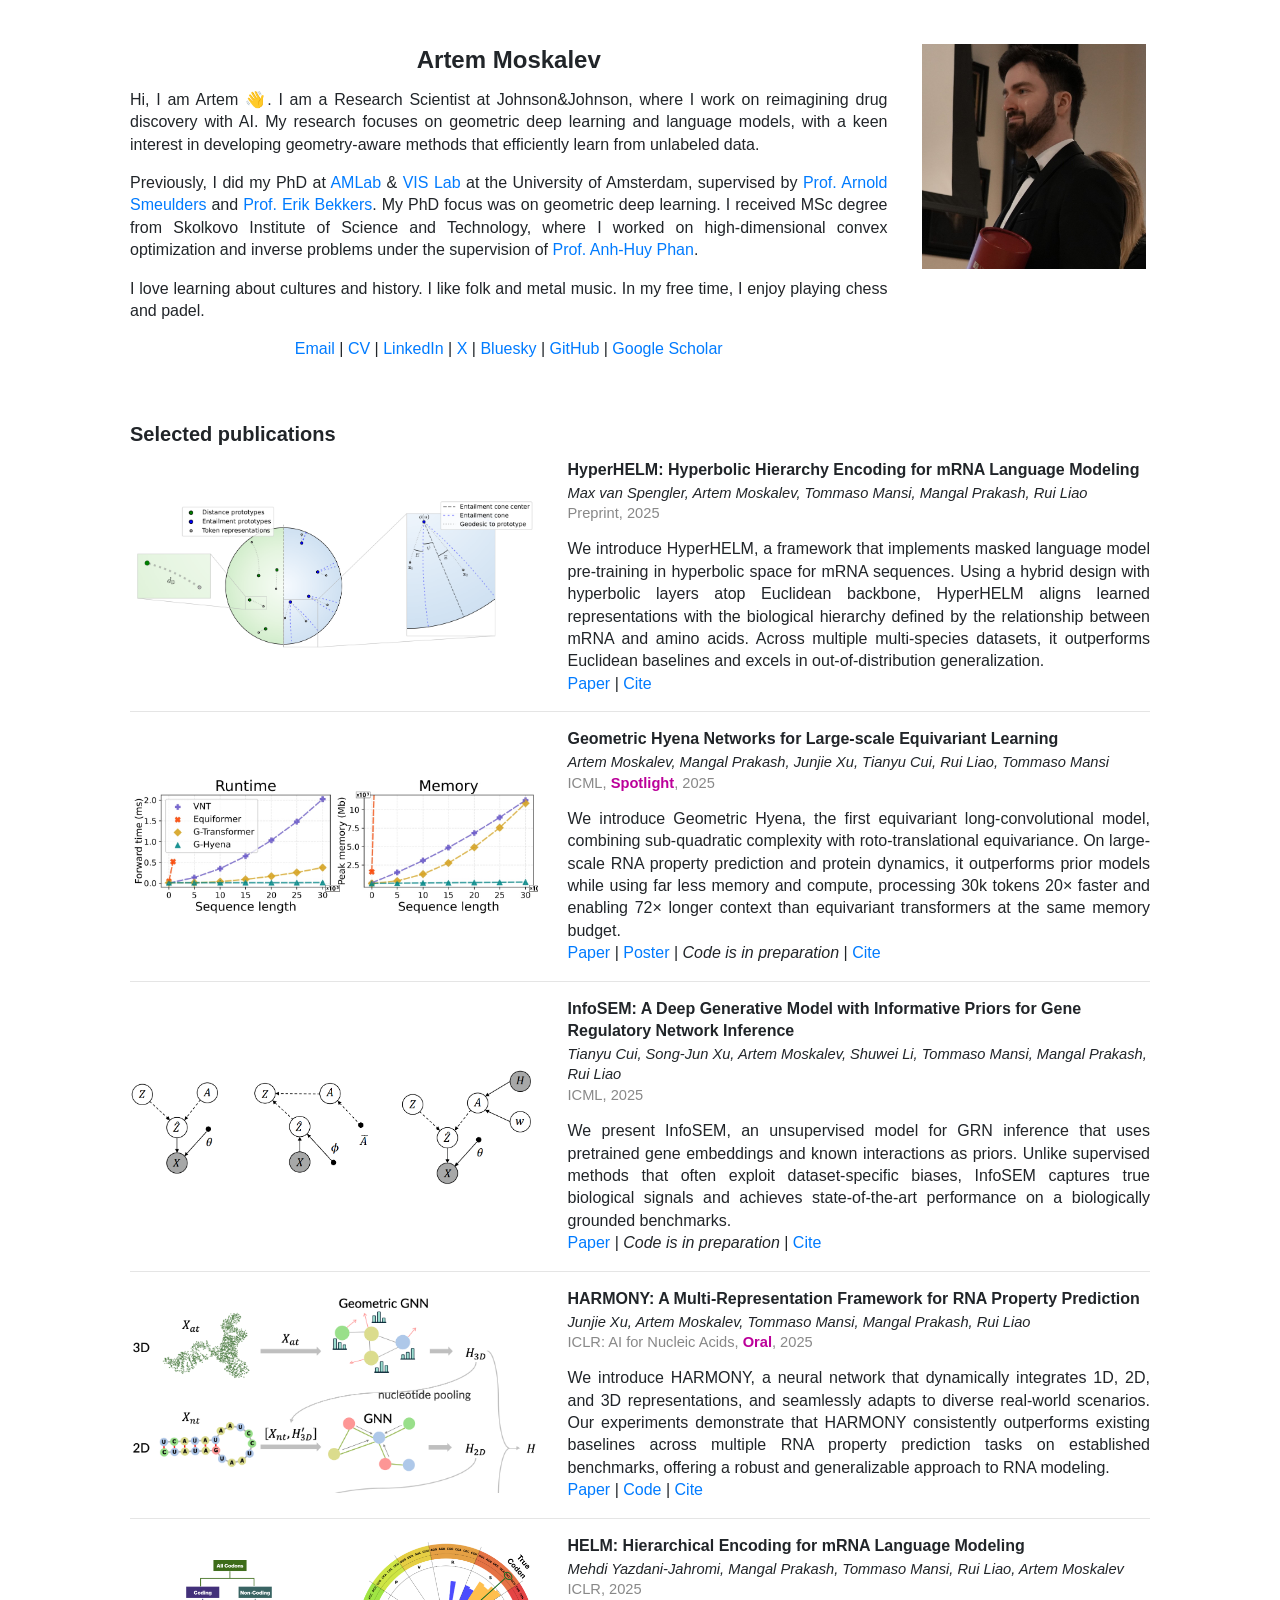
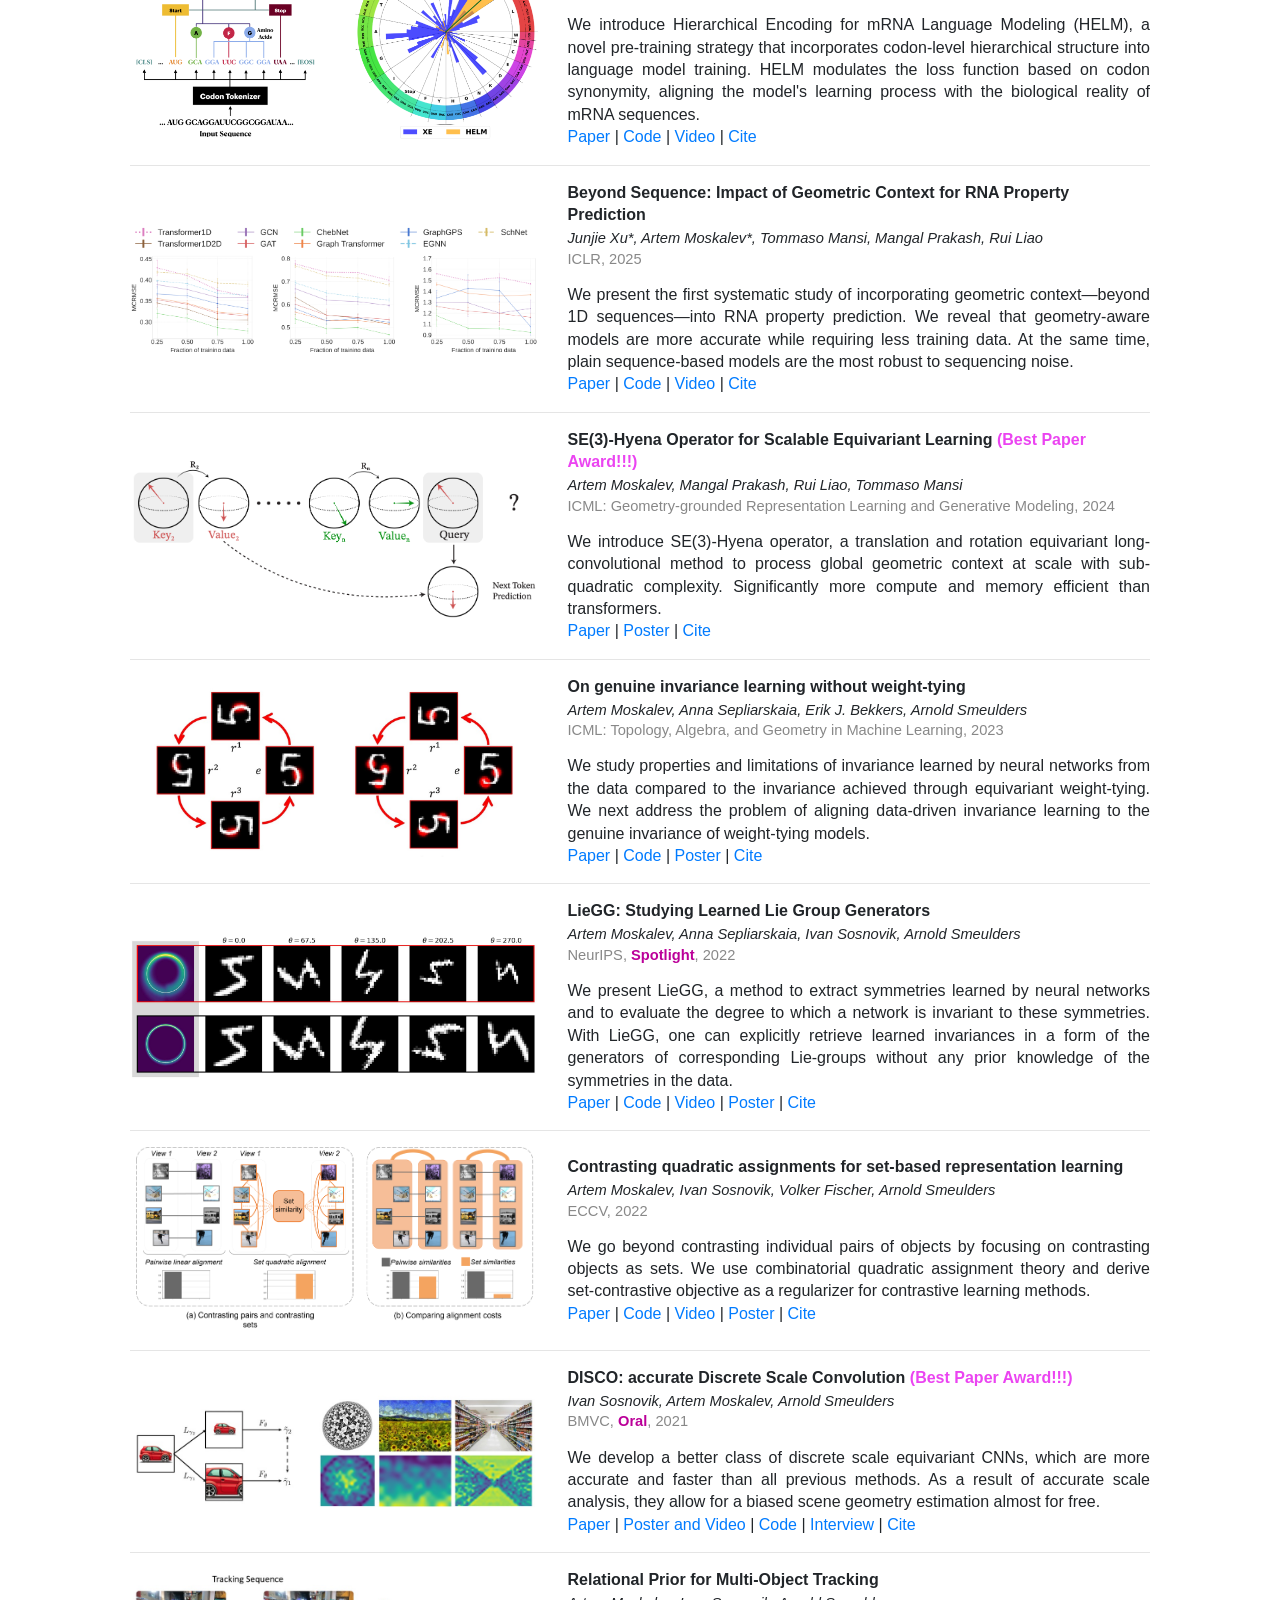
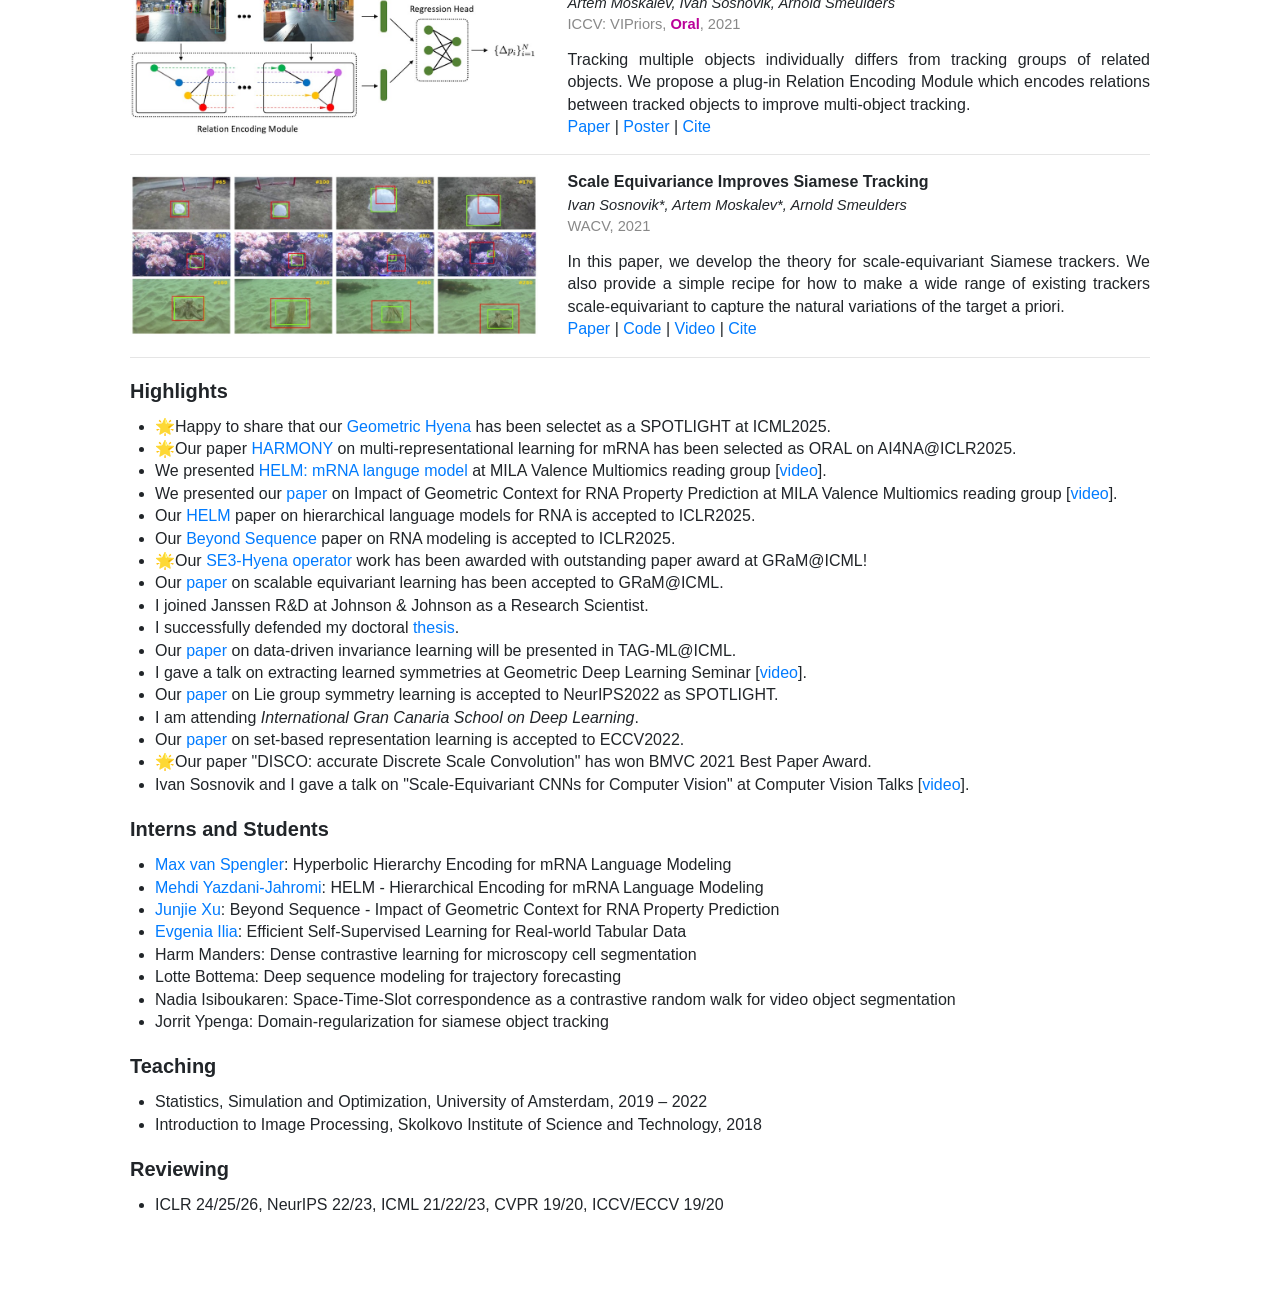
==== index.html @ 72aece02 "upd" ====
<!DOCTYPE html>
<html lang="en">

<head>
    <meta http-equiv="Content-Type" content="text/html; charset=UTF-8">
    <title>Artem Moskalev</title>
    <meta name="author" content="Artem Moskalev">
    <meta name="viewport" content="width=device-width, initial-scale=1">

    <link rel="icon" href="mfavicon.png">
    <link rel="stylesheet" href="https://stackpath.bootstrapcdn.com/bootstrap/4.5.2/css/bootstrap.min.css"
        integrity="sha384-JcKb8q3iqJ61gNV9KGb8thSsNjpSL0n8PARn9HuZOnIxN0hoP+VmmDGMN5t9UJ0Z" crossorigin="anonymous">
    <link rel="stylesheet" type="text/css" href="style.css">

</head>

<body>
    <div class="container">
        <!-- BIO -->
        <div class="row bio">
            <div class="col-md-9 order-2 order-md-1">
                <h1 style="text-align:center;">Artem Moskalev</h1>
                <p>
                    Hi, I am Artem &#128075;. I am a Research Scientist at Johnson&Johnson, where I work on 
                    reimagining drug discovery with AI. My research focuses on geometric deep learning and language models, 
                    with a keen interest in developing geometry-aware methods that efficiently learn from unlabeled data. 
                </p>
                
                <p>
                    Previously, I did my PhD at <a href="http://amlab.science.uva.nl/">AMLab</a> & <a href="https://ivi.fnwi.uva.nl/vislab/">VIS Lab</a> at 
                    the University of Amsterdam, supervised by <a href="https://staff.fnwi.uva.nl/a.w.m.smeulders/">Prof. Arnold Smeulders</a> and <a href="https://ebekkers.github.io/">Prof. Erik Bekkers</a>. 
                    My PhD focus was on geometric deep learning. I received MSc degree from Skolkovo Institute of Science and Technology, where I worked on high-dimensional convex optimization and inverse problems
                    under the supervision of <a href="https://scholar.google.co.jp/citations?user=pJb7n9EAAAAJ&hl=en&oi=ao">Prof. Anh-Huy Phan</a>.
                </p>

                <p>
                    I love learning about cultures and history. I like folk and metal music. In my free time, I enjoy playing chess and padel.
                </p>

                <p style="text-align:center">
                    <a href="mailto:ammoskalevartem@gmail.com">Email</a> |
                    <a href="src/pdfs/Moskalev_CV.pdf">CV</a> |
                    <a href="https://www.linkedin.com/in/artem-moskalev">LinkedIn</a> |
                    <a href="https://x.com/artemmoskalev">X</a> |
                    <a href="https://bsky.app/profile/artemmoskalev.bsky.social">Bluesky</a> |
                    <a href="https://github.com/amoskalev">GitHub</a> |
                    <a href="https://scholar.google.com/citations?user=mh1CSCEAAAAJ&hl=en">Google Scholar</a>
                </p>
            </div>
            <div class="col-md-3 order-1 order-md-2 avatar">
                <img class="img-responsive" src="src/images/profile_pic.jpg" alt="avatar">
            </div>
        </div>

        <!-- PUBLICATIONS -->
        <h2>Selected publications</h2>

        <div class="row publications">
            <div class="col-md-5">
                <img class="img-responsive" src="src/images/hyperhelm.png" alt="" />
            </div>
            <div class="col-md-7">
                <p class="title">HyperHELM: Hyperbolic Hierarchy Encoding for mRNA Language Modeling</p>
                <p class="authors">Max van Spengler, Artem Moskalev, Tommaso Mansi, Mangal Prakash, Rui Liao</p>
                <p class="conf">Preprint, 2025</p>
                <p class="description">
                    We introduce HyperHELM, a framework that implements masked language model pre-training in hyperbolic space for mRNA sequences. Using a hybrid design with hyperbolic layers atop Euclidean backbone, HyperHELM aligns learned representations with the biological hierarchy defined by the relationship between mRNA and amino acids. Across multiple multi-species datasets, it outperforms Euclidean baselines and excels in out-of-distribution generalization.
                </p>
                <div class="links">
                    <a href="https://arxiv.org/html/2509.24655v1">Paper</a> |
                    <a href="#" onclick="copyBibtex('hyperhelm'); return false;" data-paper-id="hyperhelm">Cite</a>
                </div>
            </div>
        </div>

        <hr>


        <div class="row publications">
            <div class="col-md-5">
                <img class="img-responsive" src="src/images/ghn.jpg" alt="" />
            </div>
            <div class="col-md-7">
                <p class="title">Geometric Hyena Networks for Large-scale Equivariant Learning</p>
                <p class="authors">Artem Moskalev, Mangal Prakash, Junjie Xu, Tianyu Cui, Rui Liao, Tommaso Mansi</p>
                <p class="conf">ICML, <b style="color:#B09 !important;">Spotlight</b>, 2025</p>
                <p class="description">
                    
                    We introduce Geometric Hyena, the first equivariant long-convolutional model, combining sub-quadratic complexity with roto-translational equivariance. On large-scale RNA property prediction and protein dynamics, it outperforms prior models while using far less memory and compute, processing 30k tokens 20× faster and enabling 72× longer context than equivariant transformers at the same memory budget.                
                
                </p>
                <div class="links">
                    <a href="https://arxiv.org/abs/2505.22560">Paper</a> |
                    <a href="src/pdfs/ghn_poster.pdf">Poster</a>  |
                    <em>Code is in preparation</em> |
                    <a href="#" onclick="copyBibtex('ghn'); return false;" data-paper-id="ghn">Cite</a>
                </div>
            </div>
        </div>

        <hr>

        <div class="row publications">
            <div class="col-md-5">
                <img class="img-responsive" src="src/images/infosem.png" alt="" />
            </div>
            <div class="col-md-7">
                <p class="title">InfoSEM: A Deep Generative Model with Informative Priors for Gene Regulatory Network Inference</p>
                <p class="authors">Tianyu Cui, Song-Jun Xu, Artem Moskalev, Shuwei Li, Tommaso Mansi, Mangal Prakash, Rui Liao</p>
                <p class="conf">ICML, 2025</p>
                <p class="description">
                    
                    We present InfoSEM, an unsupervised model for GRN inference that uses pretrained gene embeddings and known interactions as priors. Unlike supervised methods that often exploit dataset-specific biases, InfoSEM captures true biological signals and achieves state-of-the-art performance on a biologically grounded benchmarks.                
                </p>
                <div class="links">
                    <a href="https://www.arxiv.org/abs/2503.04483">Paper</a> |
                    <em>Code is in preparation</em> |
                    <a href="#" onclick="copyBibtex('infosem'); return false;" data-paper-id="infosem">Cite</a>
                </div>
            </div>
        </div>

        <hr>

        <div class="row publications">
            <div class="col-md-5">
                <img class="img-responsive" src="src/images/harmony_pic_cut.png" alt="" />
            </div>
            <div class="col-md-7">
                <p class="title">HARMONY: A Multi-Representation Framework for RNA Property Prediction</p>
                <p class="authors">Junjie Xu, Artem Moskalev, Tommaso Mansi, Mangal Prakash, Rui Liao</p>
                <p class="conf">ICLR: AI for Nucleic Acids, <b style="color:#B09 !important;">Oral</b>, 2025</p>
                <p class="description">
                    
                    We introduce HARMONY, a neural network that dynamically integrates 1D, 2D, and 3D representations, and seamlessly adapts to diverse real-world scenarios. Our experiments demonstrate that HARMONY consistently outperforms existing baselines across multiple RNA property prediction tasks on established benchmarks, offering a robust and generalizable approach to RNA modeling.

                </p>
                <div class="links">
                    <a href="https://openreview.net/forum?id=U3Ejoy1BG2">Paper</a> |
                    <a href="https://github.com/johnsonandjohnson/Beyond-Sequence">Code</a> |
                    <a href="#" onclick="copyBibtex('harmony'); return false;" data-paper-id="harmony">Cite</a>
                </div>
            </div>
        </div>

        <hr>

        <div class="row publications">
            <div class="col-md-5">
                <img class="img-responsive" src="src/images/helm_rose.png" alt="" />
            </div>
            <div class="col-md-7">
                <p class="title">HELM: Hierarchical Encoding for mRNA Language Modeling</p>
                <p class="authors">Mehdi Yazdani-Jahromi, Mangal Prakash, Tommaso Mansi, Rui Liao, Artem Moskalev</p>
                <p class="conf">ICLR, 2025</p>
                <p class="description">
                    
                    We introduce Hierarchical Encoding for mRNA Language Modeling (HELM), a novel pre-training strategy that incorporates codon-level hierarchical structure into language model training. HELM modulates the loss function based on codon synonymity, aligning the model's learning process with the biological reality of mRNA sequences.

                </p>
                <div class="links">
                    <a href="https://arxiv.org/abs/2410.12459">Paper</a> |
                    <a href="https://github.com/johnsonandjohnson/HELM">Code</a> |
                    <a href="https://www.youtube.com/watch?v=c870aQ5zfsM">Video</a> |
                    <a href="#" onclick="copyBibtex('helm'); return false;" data-paper-id="helm">Cite</a>
                </div>
            </div>
        </div>

        <hr>

        <div class="row publications">
            <div class="col-md-5">
                <img class="img-responsive" src="src/images/bese.png" alt="" />
            </div>
            <div class="col-md-7">
                <p class="title">Beyond Sequence: Impact of Geometric Context for RNA Property Prediction</p>
                <p class="authors">Junjie Xu*, Artem Moskalev*, Tommaso Mansi, Mangal Prakash, Rui Liao</p>
                <p class="conf">ICLR, 2025</p>
                <p class="description">
                    
                    We present the first systematic study of incorporating geometric context—beyond 1D sequences—into RNA property prediction. We reveal that geometry-aware models are more accurate while requiring less training data. At the same time, plain sequence-based models are the most robust to sequencing noise.
                    
                </p>
                <div class="links">
                    <a href="https://arxiv.org/abs/2410.11933">Paper</a> |
                    <a href="https://github.com/johnsonandjohnson/Beyond-Sequence">Code</a> |
                    <a href="https://www.youtube.com/watch?v=oHWT8OeAbJ8&feature=youtu.be">Video</a> |
                    <a href="#" onclick="copyBibtex('bese'); return false;" data-paper-id="bese">Cite</a>
                </div>
            </div>
        </div>

        <hr>

        <div class="row publications">
            <div class="col-md-5">
                <img class="img-responsive" src="src/images/tw_arec_task.png" alt="" />
            </div>
            <div class="col-md-7">
                <p class="title">SE(3)-Hyena Operator for Scalable Equivariant Learning <b
                    style="color:rgb(235, 68, 241) !important;">(Best Paper Award!!!)</b></p>
                <p class="authors">Artem Moskalev, Mangal Prakash, Rui Liao, Tommaso Mansi</p>
                <p class="conf">ICML: Geometry-grounded Representation Learning and Generative Modeling, 2024</p>
                <p class="description">
                    
                    We introduce SE(3)-Hyena operator, a translation and rotation equivariant long-convolutional 
                    method to process global geometric context at scale with sub-quadratic complexity. 
                    Significantly more compute and memory efficient than transformers.

                </p>
                <div class="links">
                    <a href="https://arxiv.org/abs/2407.01049">Paper</a> |
                    <a href="src/pdfs/poster_gram_se3hyena.pdf">Poster</a> |
                    <a href="#" onclick="copyBibtex('se3hyena'); return false;" data-paper-id="se3hyena">Cite</a>
                </div>
            </div>
        </div>

        <hr>

        <div class="row publications">
            <div class="col-md-5">
                <img class="img-responsive" src="src/images/genuine_inv.jpg" alt="" />
            </div>
            <div class="col-md-7">
                <p class="title">On genuine invariance learning without weight-tying</p>
                <p class="authors">Artem Moskalev, Anna Sepliarskaia, Erik J. Bekkers, Arnold Smeulders</p>
                <p class="conf">ICML: Topology, Algebra, and Geometry in Machine Learning, 2023</p>
                <p class="description">
                    
                    We study properties and limitations of invariance learned by neural networks from
                    the data compared to the invariance achieved through equivariant weight-tying. 
                    We next address the problem of aligning data-driven invariance learning to the genuine 
                    invariance of weight-tying models.

                </p>
                <div class="links">
                    <a href="https://arxiv.org/abs/2308.03904">Paper</a> |
                    <a href="https://github.com/amoskalev/ginvariance">Code</a> |
                    <a href="src/pdfs/genuine_poster.pdf">Poster</a> |
                    <a href="#" onclick="copyBibtex('genuine'); return false;" data-paper-id="genuine">Cite</a>
                </div>
            </div>
        </div>

        <hr>

        <div class="row publications">
            <div class="col-md-5">
                <img class="img-responsive" src="src/images/liegg.jpg" alt="" />
            </div>
            <div class="col-md-7">
                <p class="title">LieGG: Studying Learned Lie Group Generators </p>
                <p class="authors">Artem Moskalev, Anna Sepliarskaia, Ivan Sosnovik, Arnold Smeulders
                </p>
                <p class="conf">NeurIPS, <b style="color:#B09 !important;">Spotlight</b>, 2022</p>
                <p class="description">

                    We present LieGG, a method to extract symmetries learned by neural networks and to 
                    evaluate the degree to which a network is invariant to these symmetries. With LieGG, 
                    one can explicitly retrieve learned invariances in a form of the generators of corresponding 
                    Lie-groups without any prior knowledge of the symmetries in the data.

                </p>
                <div class="links">
                    <a href="https://arxiv.org/abs/2210.04345">Paper</a> |
                    <a href="https://github.com/amoskalev/liegg">Code</a> |
                    <a href="https://www.youtube.com/watch?v=BUQ5VNEdrVk">Video</a> |
                    <a href="src/pdfs/liegg_neurips_poster.pdf">Poster</a> |
                    <a href="#" onclick="copyBibtex('liegg'); return false;" data-paper-id="liegg">Cite</a>
                </div>
            </div>
        </div>

        <!-- <hr>

        <div class="row publications">
            <div class="col-md-5">
                <img class="img-responsive" src="src/images/csum.jpg" alt="" />
            </div>
            <div class="col-md-7">
                <p class="title">Learning to Summarize Videos by Contrasting Clips</p>
                <p class="authors">Ivan Sosnovik, Artem Moskalev, Cees Kaandorp, Arnold Smeulders </p>
                <p class="conf">Preprint, 2022</p>
                <p class="description">

                    In this paper, we formulate video summarization as a contrastive learning problem. 
                    We implement the main building blocks which allows one to convert any video analysis 
                    model into an effective video summarizer. 

                </p>
                <div class="links">
                    <a href="https://arxiv.org/abs/2301.05213">Paper</a> 
                </div>
            </div>
        </div> -->

        <hr>

        <div class="row publications">
            <div class="col-md-5">
                <img class="img-responsive" src="src/images/qare_moskalev.png" alt="" />
            </div>
            <div class="col-md-7">
                <p class="title">Contrasting quadratic assignments for set-based representation learning </p>
                <p class="authors">Artem Moskalev, Ivan Sosnovik, Volker Fischer, Arnold Smeulders
                </p>
                <p class="conf">ECCV, 2022</p>
                <p class="description">

                    We go beyond contrasting individual pairs of objects by focusing on contrasting objects as 
                    sets. We use combinatorial quadratic assignment theory and derive set-contrastive objective 
                    as a regularizer for contrastive learning methods. 

                </p>
                <div class="links">
                    <a href="https://arxiv.org/abs/2205.15814">Paper</a> |
                    <a href="https://github.com/amoskalev/contrasting_quadratic">Code</a> |
                    <a href="https://www.youtube.com/watch?v=-3ajh8VNKIA">Video</a> |
                    <a href="src/pdfs/eccv_qare_poster.pdf">Poster</a> |
                    <a href="#" onclick="copyBibtex('qare'); return false;" data-paper-id="qare">Cite</a>
                </div>
            </div>
        </div>

        <hr>

        <div class="row publications">
            <div class="col-md-5">
                <img class="img-responsive" src="src/images/disco2.jpg" alt="" />
            </div>
            <div class="col-md-7">
                <p class="title">DISCO: accurate Discrete Scale Convolution <b
                        style="color:rgb(235, 68, 241) !important;">(Best
                        Paper Award!!!)</b></p>
                <p class="authors">Ivan Sosnovik, Artem Moskalev, Arnold Smeulders
                </p>
                <p class="conf">BMVC, <b style="color:#B09 !important;">Oral</b>, 2021</p>
                <p class="description">
                    We develop a better class of discrete scale equivariant CNNs, which are more accurate and faster
                    than all previous methods. As a result of accurate scale analysis, they allow for a biased scene
                    geometry estimation almost for free.
                </p>
                <div class="links">
                    <a href="https://arxiv.org/abs/2106.02733">Paper</a> |
                    <a href="https://www.bmvc2021-virtualconference.com/conference/papers/paper_1258.html">Poster and
                        Video</a> |
                    <a href="https://github.com/isosnovik/disco">Code</a> |
                    <a href="https://www.rsipvision.com/ComputerVisionNews-2022January/10/">Interview</a> |
                    <a href="#" onclick="copyBibtex('disco'); return false;" data-paper-id="disco">Cite</a>
                </div>
            </div>
        </div>

        <hr>

        <div class="row publications">
            <div class="col-md-5">
                <img class="img-responsive" src="src/images/rem.jpg" alt="" />
            </div>
            <div class="col-md-7">
                <p class="title">Relational Prior for Multi-Object Tracking</p>
                <p class="authors">Artem Moskalev, Ivan Sosnovik, Arnold Smeulders
                </p>
                <p class="conf">ICCV: VIPriors, <b style="color:#B09 !important;">Oral</b>, 2021</p>
                <p class="description">
                    Tracking multiple objects individually differs from tracking groups of related objects.
                    We propose a plug-in Relation Encoding Module which encodes relations between tracked objects
                    to improve multi-object tracking.
                </p>
                <div class="links">
                    <a
                        href="https://openaccess.thecvf.com/content/ICCV2021W/VIPriors/papers/Moskalev_Relational_Prior_for_Multi-Object_Tracking_ICCVW_2021_paper.pdf">Paper</a>
                    | <a href="src/pdfs/poster_vipriors_rem.pdf">Poster</a> |
                    <a href="#" onclick="copyBibtex('rem'); return false;" data-paper-id="rem">Cite</a>
                </div>
            </div>
        </div>

        <hr>

        <!-- <div class="row publications">
            <div class="col-md-5">
                <img class="img-responsive" src="src/images/disco1.jpg" alt="" />
            </div>
            <div class="col-md-7">
                <p class="title">How to Transform Kernels for Scale-Convolutions</p>
                <p class="authors">Ivan Sosnovik, Artem Moskalev, Arnold Smeulders
                </p>
                <p class="conf">ICCV: VIPriors, 2021</p>
                <p class="description">
                    To reach accurate scale equivariance, we derive general constraints under
                    which scale-convolution remains equivariant to discrete rescaling.
                    We find the exact solution for all cases where it exists,
                    and compute the approximation for the rest.
                </p>
                <div class="links">
                    <a
                        href="https://openaccess.thecvf.com/content/ICCV2021W/VIPriors/papers/Sosnovik_How_To_Transform_Kernels_for_Scale-Convolutions_ICCVW_2021_paper.pdf">Paper</a>
                    | <a href="src/pdfs/poster_vipriors_disco.pdf">Poster</a> |
                    <a href="https://github.com/isosnovik/disco">Code</a>
                </div>
            </div>
        </div>

        <hr> -->

        <div class="row publications">
            <div class="col-md-5">
                <img class="img-responsive" src="src/images/siamse.jpg" alt="" />
            </div>
            <div class="col-md-7">
                <p class="title">Scale Equivariance Improves Siamese Tracking</p>
                <p class="authors">Ivan Sosnovik*, Artem Moskalev*, Arnold Smeulders
                </p>
                <p class="conf">WACV, 2021</p>
                <p class="description">
                    In this paper, we develop the theory for scale-equivariant Siamese trackers.
                    We also provide a simple recipe for how to make a wide range of existing trackers
                    scale-equivariant to capture the natural variations of the target a priori.
                </p>
                <div class="links">
                    <a href="https://arxiv.org/abs/2007.09115">Paper</a> |
                    <a href="https://github.com/isosnovik/SiamSE">Code</a> |
                    <a href="https://www.youtube.com/watch?v=l6FPI1l3sm0">Video</a> |
                    <a href="#" onclick="copyBibtex('siamse'); return false;" data-paper-id="siamse">Cite</a>
                </div>
            </div>
        </div>

        <hr>

        <!-- NEWS -->
        <h2>Highlights</h2>
        <div class="row">
            <ul>
                <li>&#127775;Happy to share that our <a href="https://arxiv.org/abs/2505.22560">Geometric Hyena</a> has been selectet as a SPOTLIGHT at ICML2025. </li>
                <li>&#127775;Our paper <a href="https://openreview.net/forum?id=U3Ejoy1BG2">HARMONY</a> on multi-representational learning for mRNA has been selected as ORAL on AI4NA@ICLR2025. </li>
                <li>We presented <a href="https://arxiv.org/abs/2410.12459">HELM: mRNA languge model</a> at MILA Valence Multiomics reading group [<a href="https://www.youtube.com/watch?v=c870aQ5zfsM">video</a>]. </li>
                <li>We presented our <a href="https://arxiv.org/abs/2410.11933">paper</a> on Impact of Geometric Context for RNA Property Prediction at MILA Valence Multiomics reading group [<a href="https://www.youtube.com/watch?v=oHWT8OeAbJ8&feature=youtu.be">video</a>]. </li>
                <li>Our <a href="https://arxiv.org/abs/2410.12459">HELM</a> paper on hierarchical language models for RNA is accepted to ICLR2025. </li>
                <li>Our <a href="https://arxiv.org/abs/2410.11933">Beyond Sequence</a> paper on RNA modeling is accepted to ICLR2025. </li>
                <li>&#127775;Our <a href="https://arxiv.org/abs/2407.01049">SE3-Hyena operator</a> work has been awarded with outstanding paper award at GRaM@ICML! </li>
                <li>Our <a href="https://arxiv.org/abs/2407.01049">paper</a> on scalable equivariant learning has been accepted to GRaM@ICML. </li>
                <li>I joined Janssen R&D at Johnson & Johnson as a Research Scientist. </li>
                <li>I successfully defended my doctoral <a href="https://dare.uva.nl/search?identifier=ecef19b1-b5c2-417f-9c8f-e6824e490700">thesis</a>. </li>
                <li>Our <a href="https://openreview.net/pdf?id=yYEgfbCVrR">paper</a> on data-driven invariance learning will be presented in TAG-ML@ICML. </li>
                <li>I gave a talk on extracting learned symmetries at Geometric Deep Learning Seminar [<a
                    href="https://www.youtube.com/watch?v=BUQ5VNEdrVk">video</a>].</li>
                <li>Our <a href="https://arxiv.org/abs/2210.04345">paper</a> on Lie group symmetry learning is accepted to NeurIPS2022 as SPOTLIGHT.</li>
                <li>I am attending <em>International Gran Canaria School on Deep Learning</em>. </li>
                <li>Our <a href="https://arxiv.org/abs/2205.15814">paper</a> on set-based representation learning is accepted to ECCV2022. </li>
                <li>&#127775;Our paper "DISCO: accurate Discrete Scale Convolution" has won BMVC 2021 Best Paper Award.</li>
                <li>Ivan Sosnovik and I gave a talk on "Scale-Equivariant CNNs for Computer Vision" at Computer Vision Talks [<a
                        href="https://www.youtube.com/watch?v=3YLQ3u7Ahkk">video</a>].</li>
            </ul>
        </div>

        <!-- STUDENTS -->
        <h2>Interns and Students</h2>
        <div class="row">
            <ul>
                <li><a href="https://www.linkedin.com/in/max-van-spengler-45908b147">Max van Spengler</a>: Hyperbolic Hierarchy Encoding for mRNA Language Modeling</li>
                <li><a href="https://yazdanimehdi.com/">Mehdi Yazdani-Jahromi</a>: HELM - Hierarchical Encoding for mRNA Language Modeling</li>
                <li><a href="https://junjie-xu.github.io/">Junjie Xu</a>: Beyond Sequence - Impact of Geometric Context for RNA Property Prediction</li>
                <li><a href="https://www.evgeniailia.com/">Evgenia Ilia</a>: Efficient Self-Supervised Learning for Real-world Tabular Data</li>
                <li>Harm Manders: Dense contrastive learning for microscopy cell segmentation</li>
                <li>Lotte Bottema: Deep sequence modeling for trajectory forecasting</li>
                <li>Nadia Isiboukaren: Space-Time-Slot correspondence as a contrastive random walk for video object segmentation</li>
                <li>Jorrit Ypenga: Domain-regularization for siamese object tracking</li>
            </ul>
        </div>

        <!-- TEACHING -->
        <h2>Teaching</h2>
        <div class="row">
            <ul>
                <li>Statistics, Simulation and Optimization, University of Amsterdam, 2019 – 2022</li>
                <li>Introduction to Image Processing, Skolkovo Institute of Science and Technology, 2018</li>
            </ul>
        </div>

        <!-- REVIEWING -->
        <h2>Reviewing</h2>
        <div class="row">
            <ul>
                <li>ICLR 24/25/26, NeurIPS 22/23, ICML 21/22/23, CVPR 19/20, ICCV/ECCV 19/20</li>
            </ul>
        </div>

    </div>
    
    <script>
        // BibTeX citations for each paper
        const bibtexCitations = {
            'hyperhelm': `@article{van2025hyperhelm,
  title={HyperHELM: Hyperbolic Hierarchy Encoding for mRNA Language Modeling},
  author={van Spengler, Max and Moskalev, Artem and Mansi, Tommaso and Prakash, Mangal and Liao, Rui},
  journal={arXiv preprint arXiv:2509.24655},
  year={2025}
}`,
            'ghn': `@inproceedings{moskalev2025geometric,
title={Geometric Hyena Networks for Large-scale Equivariant Learning},
author={Artem Moskalev and Mangal Prakash and Junjie Xu and Tianyu Cui and Rui Liao and Tommaso Mansi},
booktitle={Forty-second International Conference on Machine Learning},
year={2025},
url={https://openreview.net/forum?id=jJRkkPr474}
}`,
            'infosem': `@inproceedings{cui2025infosem,
title={Info{SEM}: A Deep Generative Model with Informative Priors for Gene Regulatory Network Inference},
author={Tianyu Cui and Song-Jun Xu and Artem Moskalev and Shuwei Li and Tommaso Mansi and Mangal Prakash and Rui Liao},
booktitle={ICLR 2025 Workshop on Machine Learning for Genomics Explorations},
year={2025},
url={https://openreview.net/forum?id=0Tivf6L5eA}
}`,
            'harmony': `@inproceedings{xu2025harmony,
title={{HARMONY}: A Multi-Representation Framework for {RNA} Property Prediction},
author={Junjie Xu and Artem Moskalev and Tommaso Mansi and Mangal Prakash and Rui Liao},
booktitle={ICLR 2025 Workshop on AI for Nucleic Acids},
year={2025},
url={https://openreview.net/forum?id=nzUsRhtnBa}
}`,
            'helm': `@inproceedings{yazdani-jahromi2025helm,
title={{HELM}: Hierarchical Encoding for m{RNA} Language Modeling},
author={Mehdi Yazdani-Jahromi and Mangal Prakash and Tommaso Mansi and Artem Moskalev and Rui Liao},
booktitle={The Thirteenth International Conference on Learning Representations},
year={2025},
url={https://openreview.net/forum?id=MMHqnUOnl0}
}`,
            'bese': `@inproceedings{xu2025beyond,
title={Beyond Sequence: Impact of Geometric Context for {RNA} Property Prediction},
author={Junjie Xu and Artem Moskalev and Tommaso Mansi and Mangal Prakash and Rui Liao},
booktitle={The Thirteenth International Conference on Learning Representations},
year={2025},
url={https://openreview.net/forum?id=9htTvHkUhh}
}`,
            'se3hyena': `@article{moskalev2024se,
  title={SE (3)-hyena operator for scalable equivariant learning},
  author={Moskalev, Artem and Prakash, Mangal and Liao, Rui and Mansi, Tommaso},
  journal={arXiv preprint arXiv:2407.01049},
  year={2024}
}`,
            'genuine': `@inproceedings{moskalev2023genuine,
  title={On genuine invariance learning without weight-tying},
  author={Moskalev, Artem and Sepliarskaia, Anna and Bekkers, Erik J and Smeulders, Arnold WM},
  booktitle={Topological, Algebraic and Geometric Learning Workshops 2023},
  pages={218--227},
  year={2023},
  organization={PMLR}
}`,
            'liegg': `@article{moskalev2022liegg,
  title={Liegg: Studying learned lie group generators},
  author={Moskalev, Artem and Sepliarskaia, Anna and Sosnovik, Ivan and Smeulders, Arnold},
  journal={Advances in Neural Information Processing Systems},
  volume={35},
  pages={25212--25223},
  year={2022}
}`,
            'qare': `@inproceedings{moskalev2022contrasting,
  title={Contrasting quadratic assignments for set-based representation learning},
  author={Moskalev, Artem and Sosnovik, Ivan and Fischer, Volker and Smeulders, Arnold},
  booktitle={European Conference on Computer Vision},
  pages={88--104},
  year={2022},
  organization={Springer}
}`,
            'disco': `@article{sosnovik2021disco,
  title={Disco: accurate discrete scale convolutions},
  author={Sosnovik, Ivan and Moskalev, Artem and Smeulders, Arnold},
  journal={arXiv preprint arXiv:2106.02733},
  year={2021}
}`,
            'rem': `@inproceedings{moskalev2021relational,
  title={Relational Prior for Multi-Object Tracking},
  author={Moskalev, Artem and Sosnovik, Ivan and Smeulders, Arnold},
  booktitle={Proceedings of the IEEE/CVF International Conference on Computer Vision},
  pages={1081--1085},
  year={2021}
}`,
            'siamse': `@inproceedings{sosnovik2021scale,
  title={Scale equivariance improves siamese tracking},
  author={Sosnovik, Ivan and Moskalev, Artem and Smeulders, Arnold WM},
  booktitle={Proceedings of the IEEE/CVF winter conference on applications of computer vision},
  pages={2765--2774},
  year={2021}
}`
        };

        // Function to copy BibTeX to clipboard
        async function copyBibtex(paperId) {
            const bibtex = bibtexCitations[paperId];
            if (!bibtex) {
                alert('BibTeX citation not found for this paper.');
                return;
            }

            try {
                await navigator.clipboard.writeText(bibtex);
                // Visual feedback
                const event = new CustomEvent('bibtexCopied', { detail: { paperId } });
                document.dispatchEvent(event);
            } catch (err) {
                // Fallback for older browsers
                const textArea = document.createElement('textarea');
                textArea.value = bibtex;
                textArea.style.position = 'fixed';
                textArea.style.opacity = '0';
                document.body.appendChild(textArea);
                textArea.select();
                try {
                    document.execCommand('copy');
                    const event = new CustomEvent('bibtexCopied', { detail: { paperId } });
                    document.dispatchEvent(event);
                } catch (fallbackErr) {
                    alert('Failed to copy citation. Please copy manually.');
                }
                document.body.removeChild(textArea);
            }
        }

        // Add visual feedback when citation is copied
        document.addEventListener('bibtexCopied', function(e) {
            const citeLinks = document.querySelectorAll(`[data-paper-id="${e.detail.paperId}"]`);
            citeLinks.forEach(link => {
                const originalText = link.textContent;
                link.textContent = 'Copied!';
                link.style.color = '#28a745';
                setTimeout(() => {
                    link.textContent = originalText;
                    link.style.color = '';
                }, 2000);
            });
        });
    </script>
</body>

</html>
---- style.css ----
html {
  font-size: 100%;
}

body {
    margin-top: 40px;
    margin-bottom: 80px;
    background-color:white;
    font: 16px/1.4 Helvetica, Arial, sans-serif;
}


.container {
    max-width:1050px;
}

h1, h2, h3, h4, h5, h6 {
  font-family: "Helvetica Neue", Helvetica, Arial, sans-serif;
  font-weight: bold;
  line-height: 1.7;
  padding: 0;
}

h1 {font-size: 24px;}
h2 {font-size: 20px;}


/* BIO */

.bio {
    margin-bottom: 40px;
    text-align: justify;
}

.bio img {
    width: 100%;
    padding: 4px;
    max-width: 400px;
}

.bio .avatar {
    text-align: center;
}



/* PUBS */
.publications{
  align-items: center;
}

.publications .title {
  font-weight: bold;
  margin-top: 0;
  margin-bottom: 0.1em;
}

.publications .authors {
  font-style: italic;
  margin-bottom: 0.0em;
  margin-top: 0px;
  font-size: 11pt;
}

.publications .conf {
  font-size: 11pt;
  margin-bottom: 1em;
  margin-top: 0px;
  color: #888;
}

.publications .description {
  margin-bottom: 0px;
  margin-top: 0px;
  text-align: justify;
}

.publications img {
    width: 100%;
}

ul {
    margin-right: 10px;
}
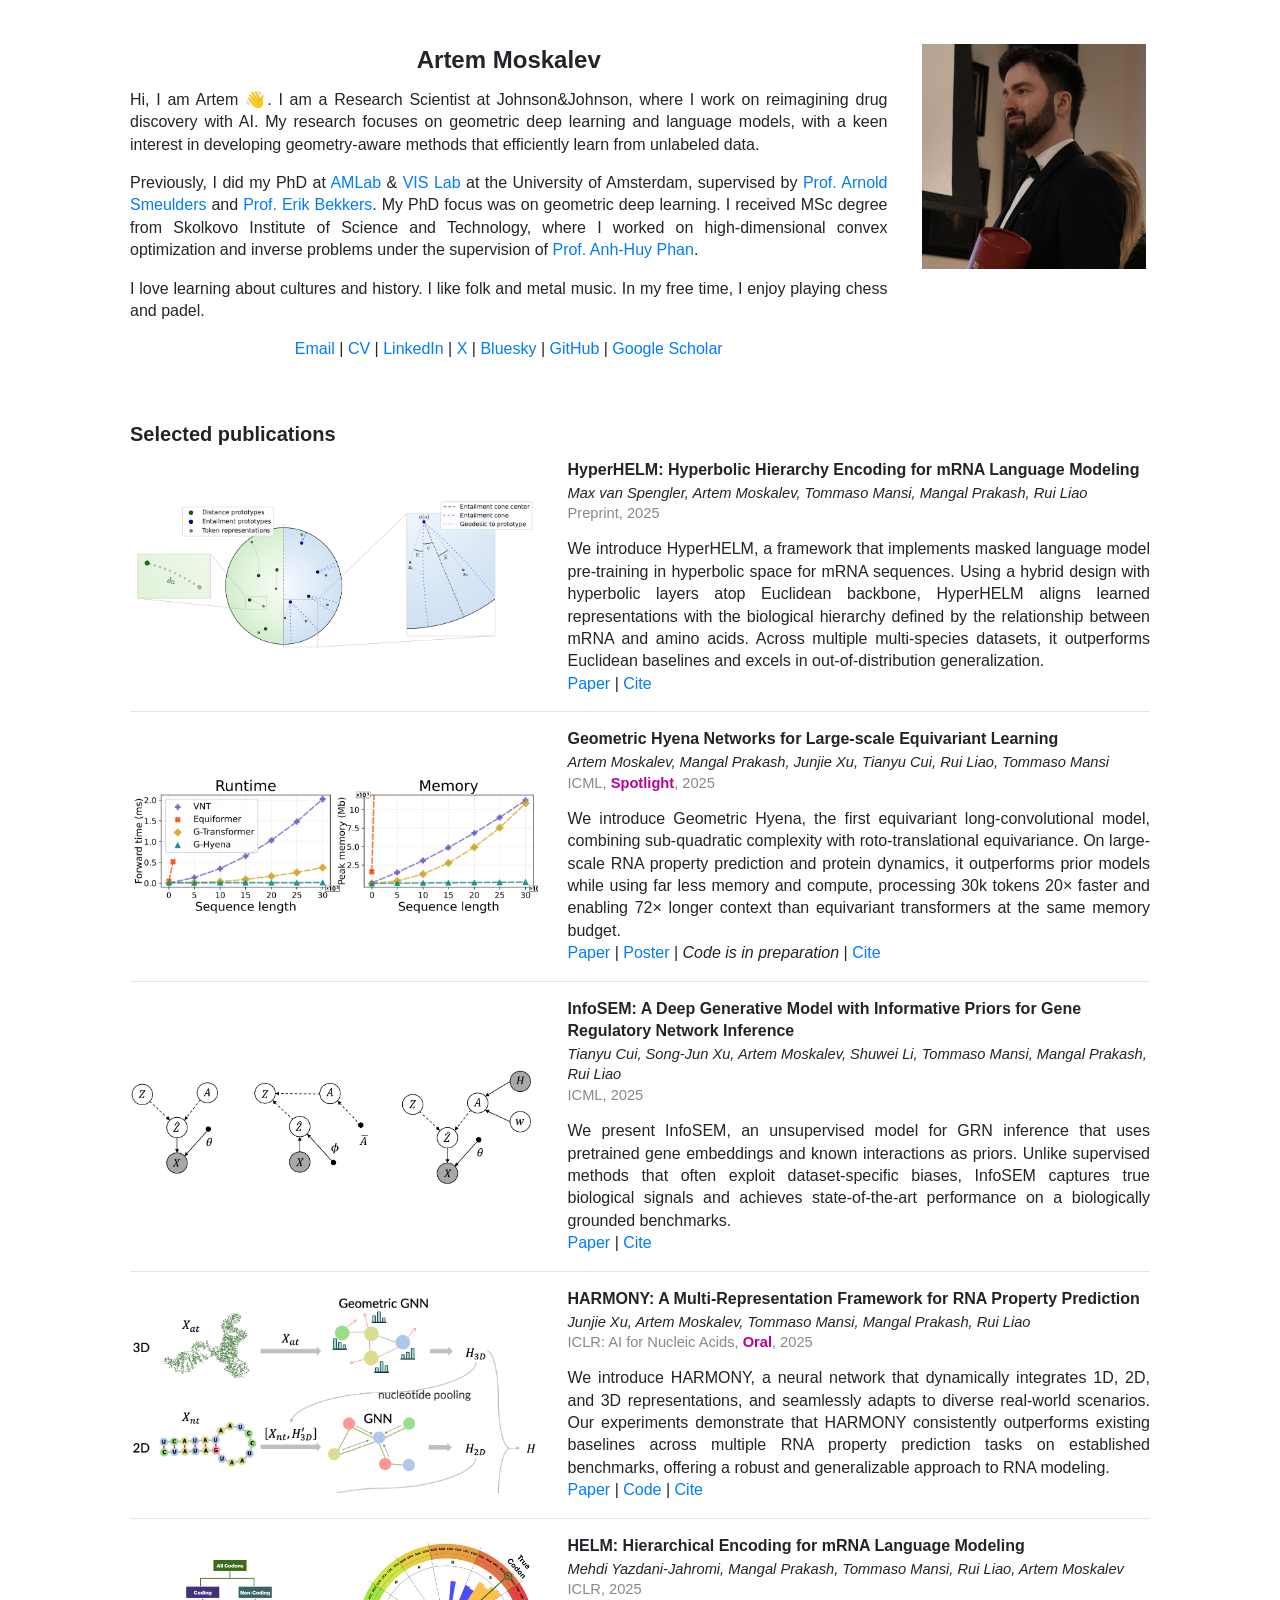
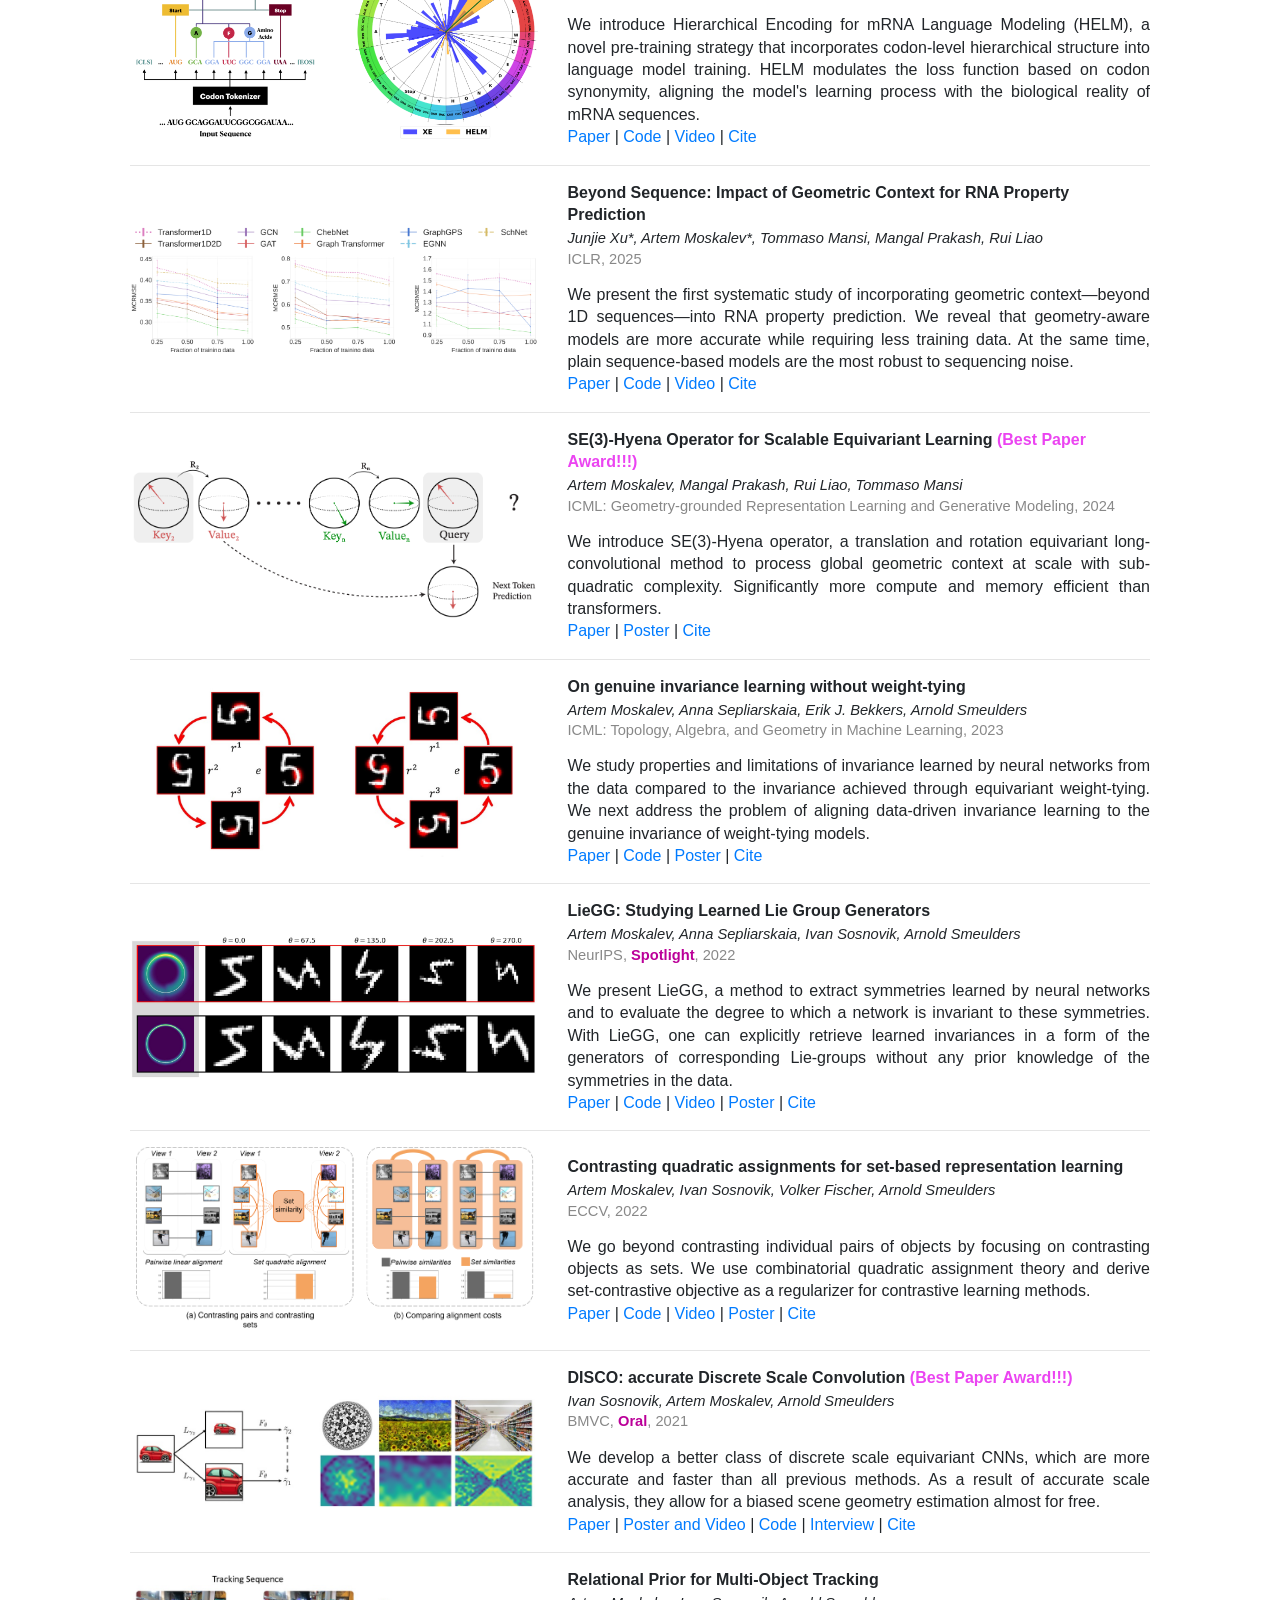
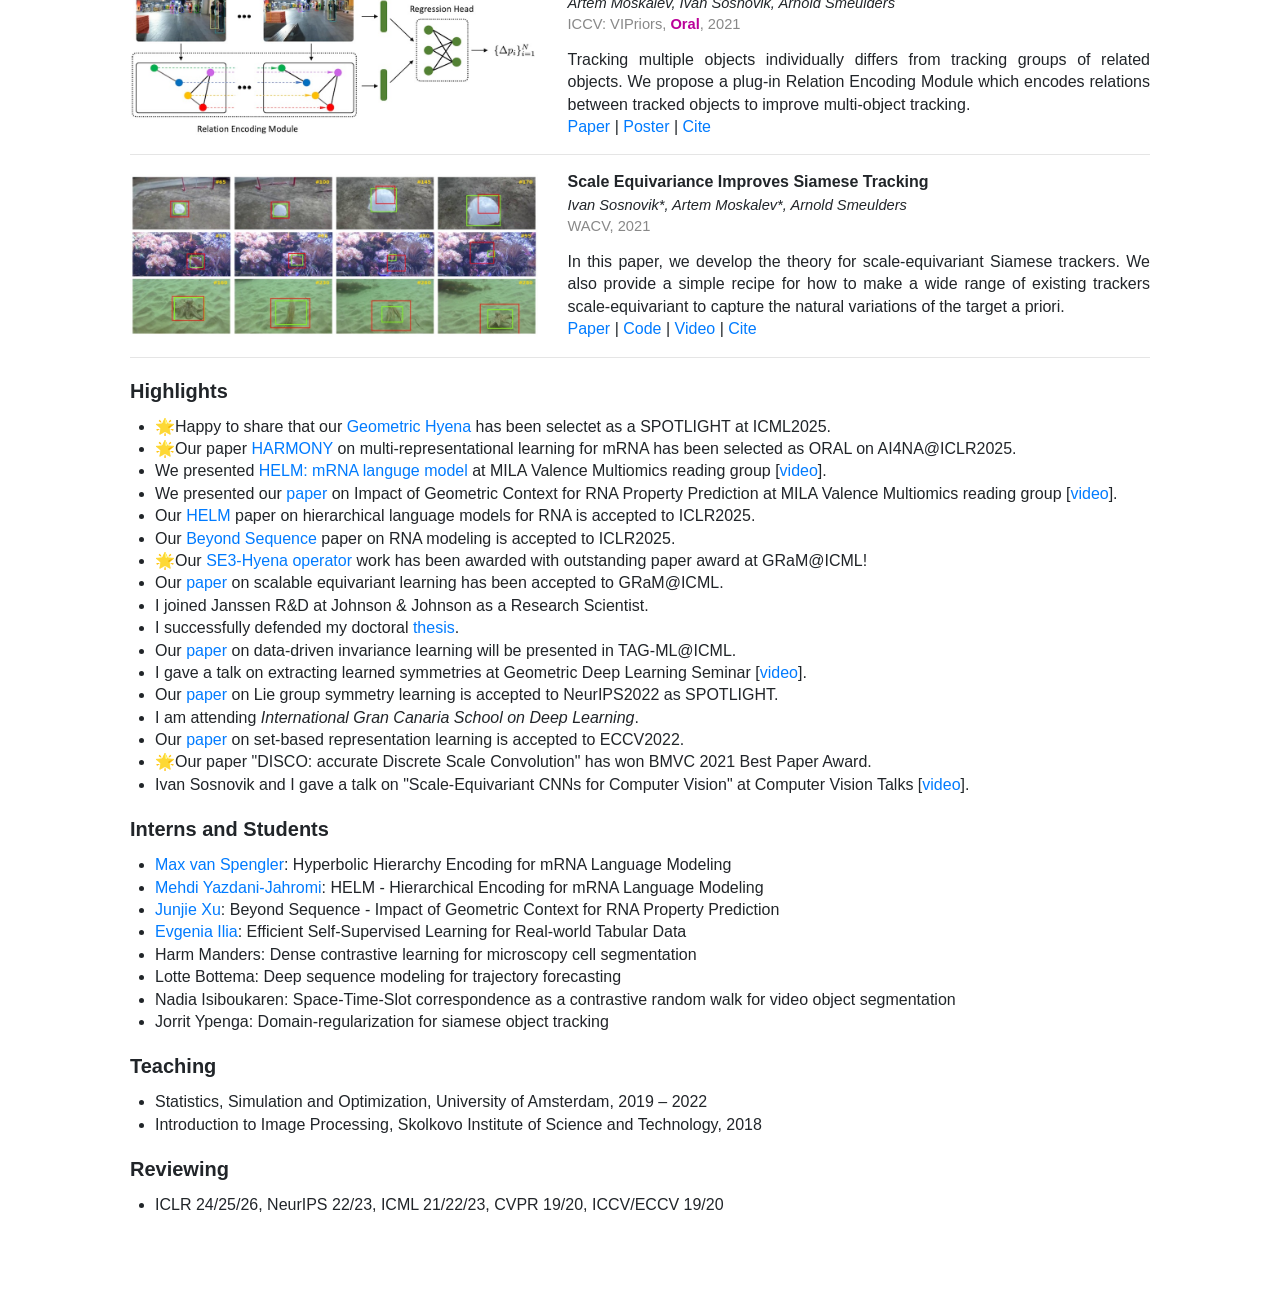
==== commit 92f7d46d: "upd" ====
--- a/index.html
+++ b/index.html
@@ -114,7 +114,6 @@
                 </p>
                 <div class="links">
                     <a href="https://www.arxiv.org/abs/2503.04483">Paper</a> |
-                    <em>Code is in preparation</em> |
                     <a href="#" onclick="copyBibtex('infosem'); return false;" data-paper-id="infosem">Cite</a>
                 </div>
             </div>
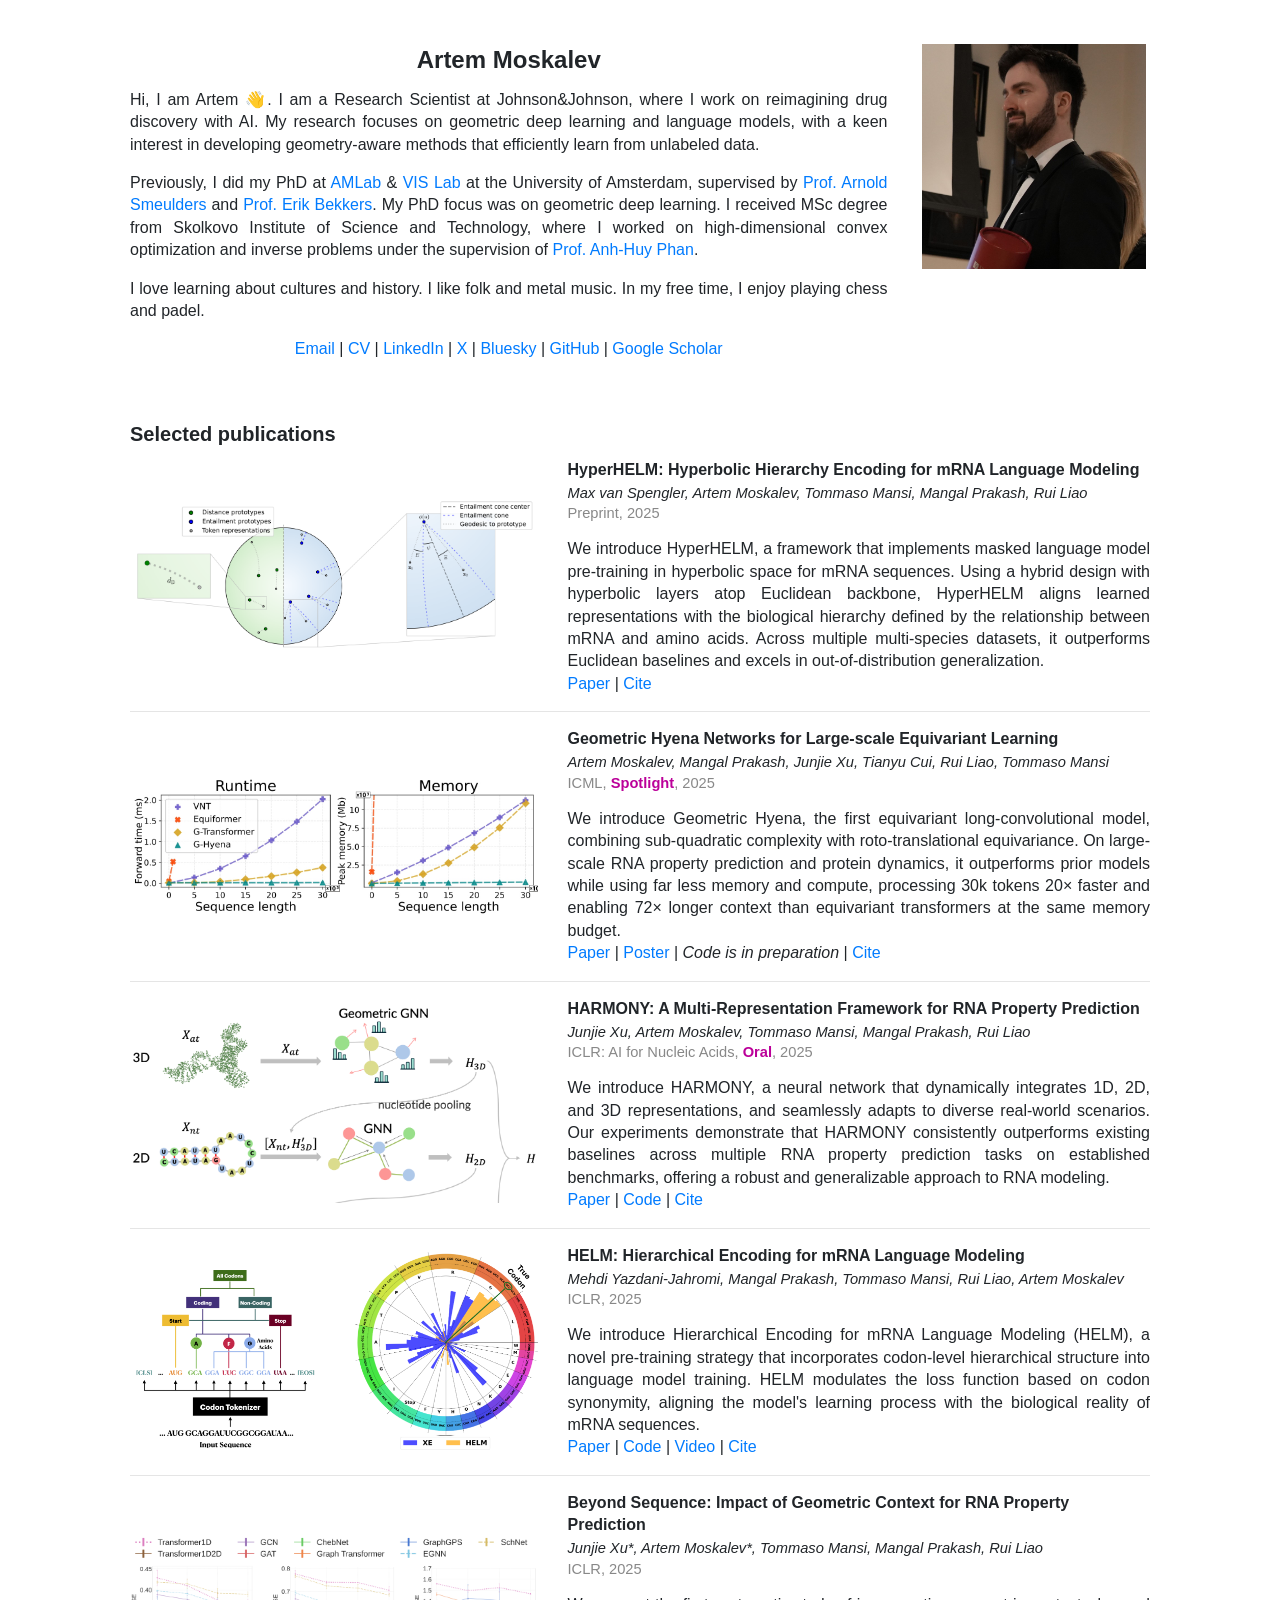
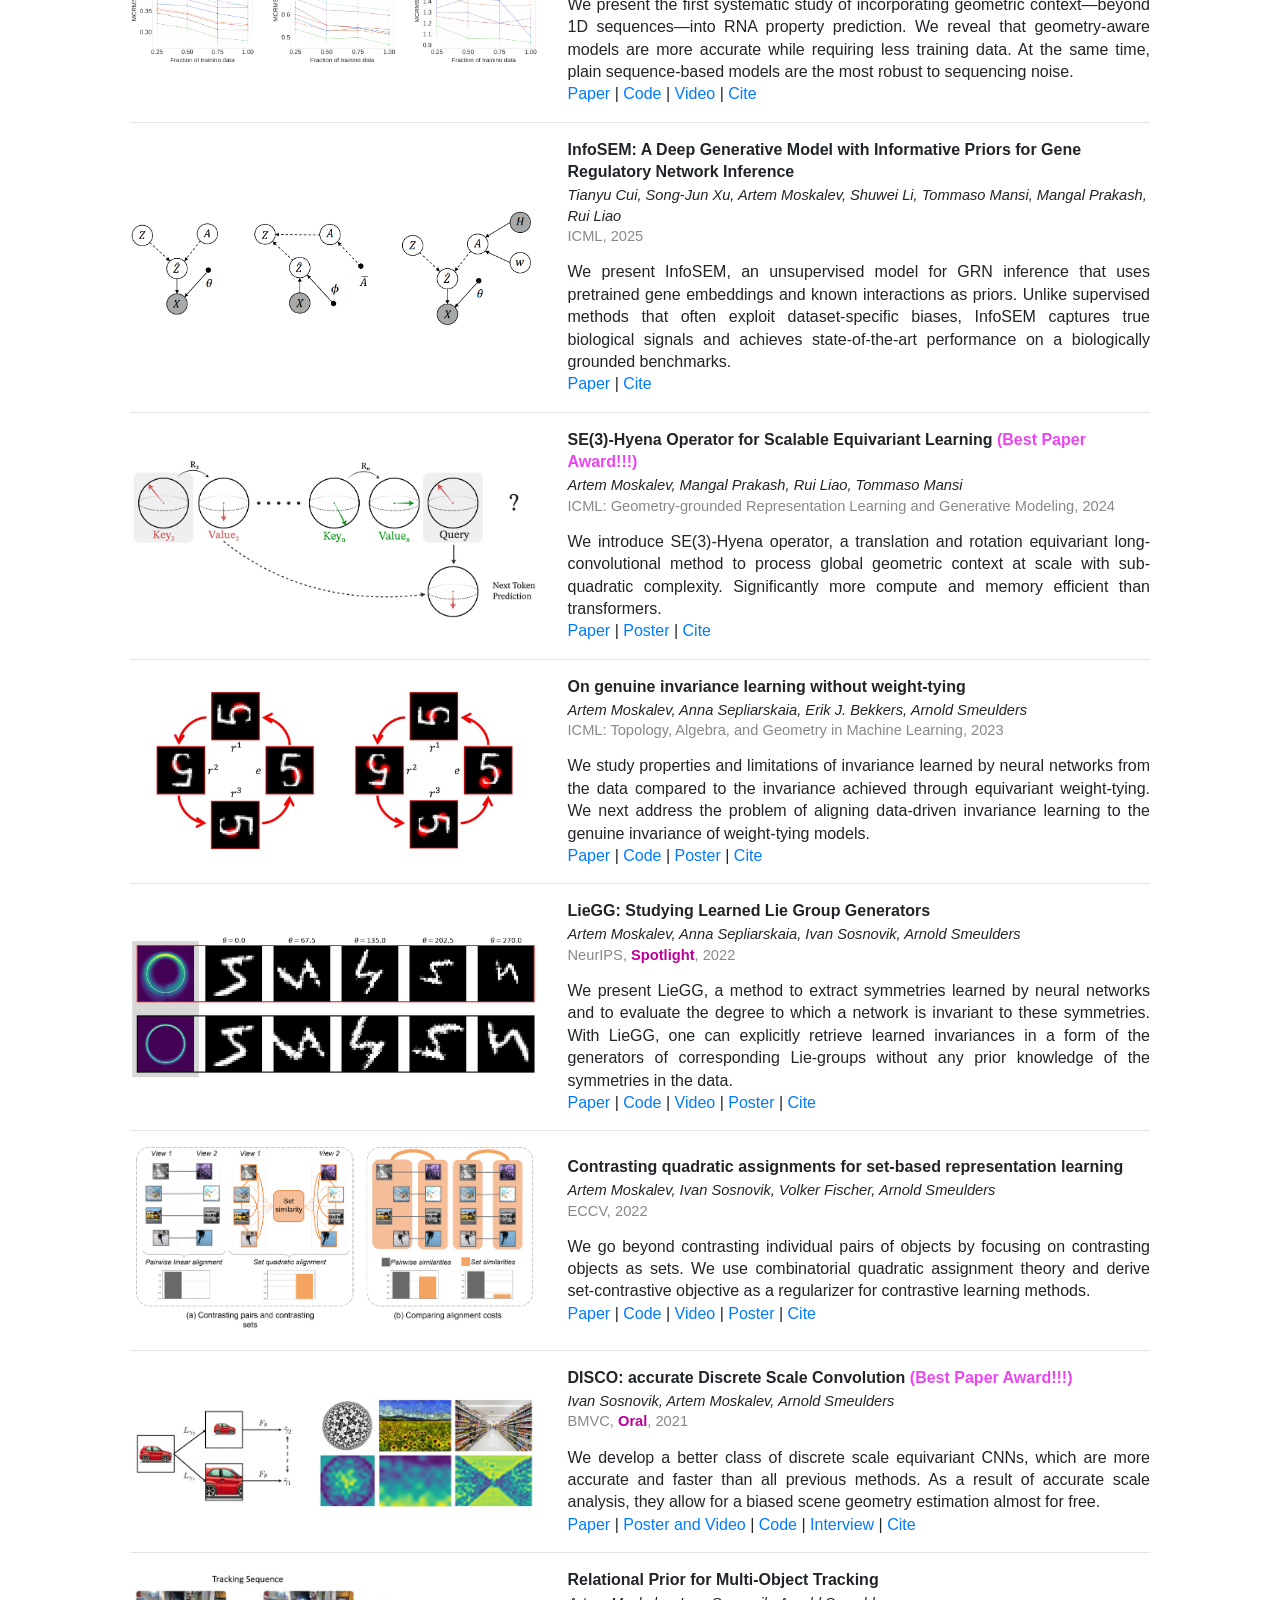
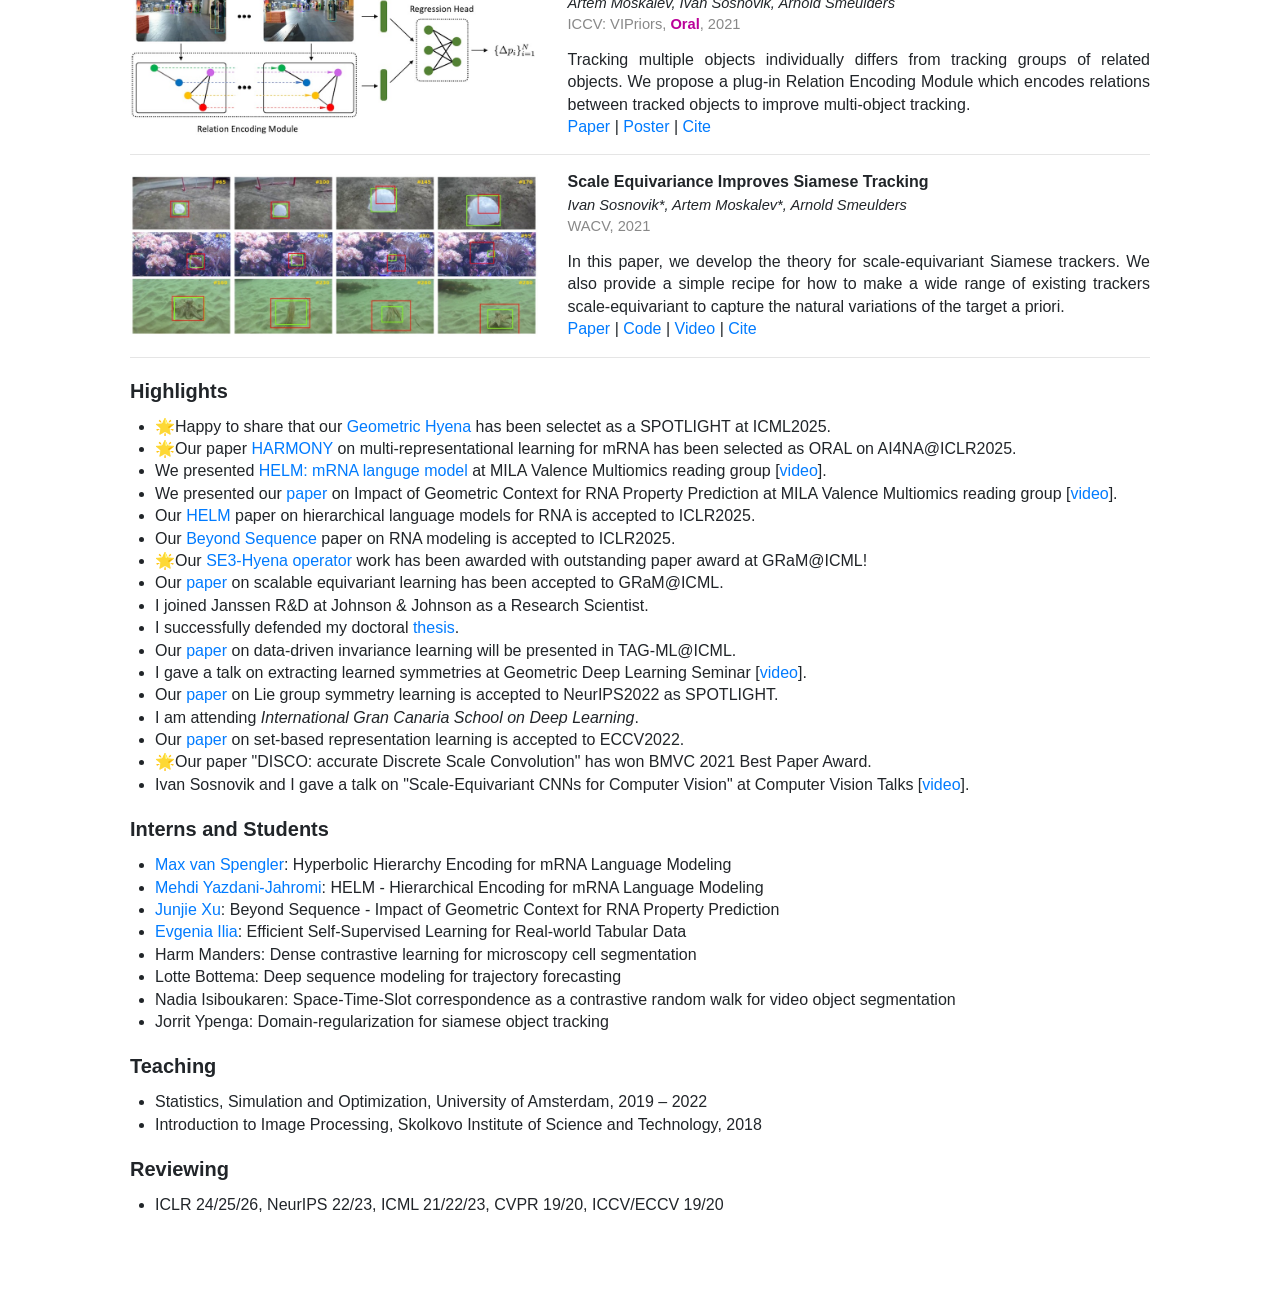
==== commit b4b690f7: "upd" ====
--- a/index.html
+++ b/index.html
@@ -102,27 +102,6 @@
 
         <div class="row publications">
             <div class="col-md-5">
-                <img class="img-responsive" src="src/images/infosem.png" alt="" />
-            </div>
-            <div class="col-md-7">
-                <p class="title">InfoSEM: A Deep Generative Model with Informative Priors for Gene Regulatory Network Inference</p>
-                <p class="authors">Tianyu Cui, Song-Jun Xu, Artem Moskalev, Shuwei Li, Tommaso Mansi, Mangal Prakash, Rui Liao</p>
-                <p class="conf">ICML, 2025</p>
-                <p class="description">
-                    
-                    We present InfoSEM, an unsupervised model for GRN inference that uses pretrained gene embeddings and known interactions as priors. Unlike supervised methods that often exploit dataset-specific biases, InfoSEM captures true biological signals and achieves state-of-the-art performance on a biologically grounded benchmarks.                
-                </p>
-                <div class="links">
-                    <a href="https://www.arxiv.org/abs/2503.04483">Paper</a> |
-                    <a href="#" onclick="copyBibtex('infosem'); return false;" data-paper-id="infosem">Cite</a>
-                </div>
-            </div>
-        </div>
-
-        <hr>
-
-        <div class="row publications">
-            <div class="col-md-5">
                 <img class="img-responsive" src="src/images/harmony_pic_cut.png" alt="" />
             </div>
             <div class="col-md-7">
@@ -186,6 +165,27 @@
                     <a href="https://github.com/johnsonandjohnson/Beyond-Sequence">Code</a> |
                     <a href="https://www.youtube.com/watch?v=oHWT8OeAbJ8&feature=youtu.be">Video</a> |
                     <a href="#" onclick="copyBibtex('bese'); return false;" data-paper-id="bese">Cite</a>
+                </div>
+            </div>
+        </div>
+
+        <hr>
+
+        <div class="row publications">
+            <div class="col-md-5">
+                <img class="img-responsive" src="src/images/infosem.png" alt="" />
+            </div>
+            <div class="col-md-7">
+                <p class="title">InfoSEM: A Deep Generative Model with Informative Priors for Gene Regulatory Network Inference</p>
+                <p class="authors">Tianyu Cui, Song-Jun Xu, Artem Moskalev, Shuwei Li, Tommaso Mansi, Mangal Prakash, Rui Liao</p>
+                <p class="conf">ICML, 2025</p>
+                <p class="description">
+                    
+                    We present InfoSEM, an unsupervised model for GRN inference that uses pretrained gene embeddings and known interactions as priors. Unlike supervised methods that often exploit dataset-specific biases, InfoSEM captures true biological signals and achieves state-of-the-art performance on a biologically grounded benchmarks.                
+                </p>
+                <div class="links">
+                    <a href="https://www.arxiv.org/abs/2503.04483">Paper</a> |
+                    <a href="#" onclick="copyBibtex('infosem'); return false;" data-paper-id="infosem">Cite</a>
                 </div>
             </div>
         </div>
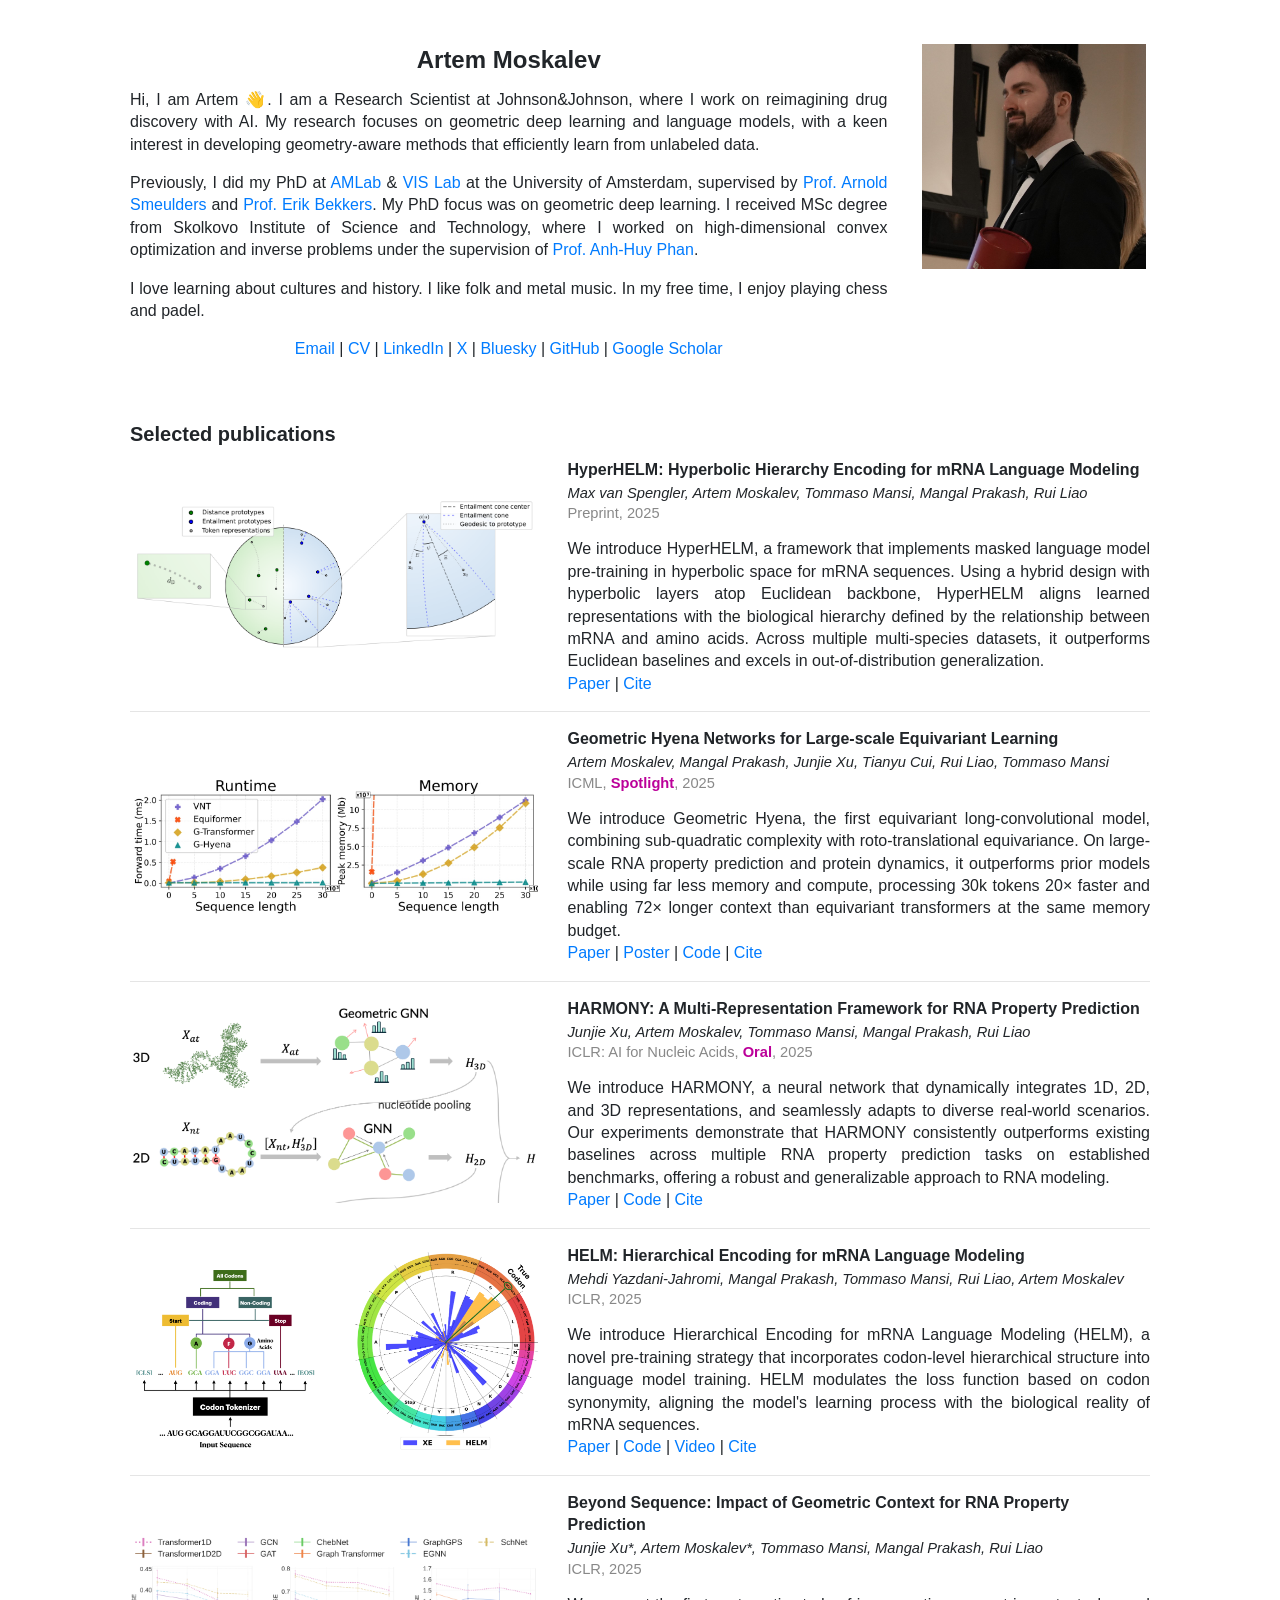
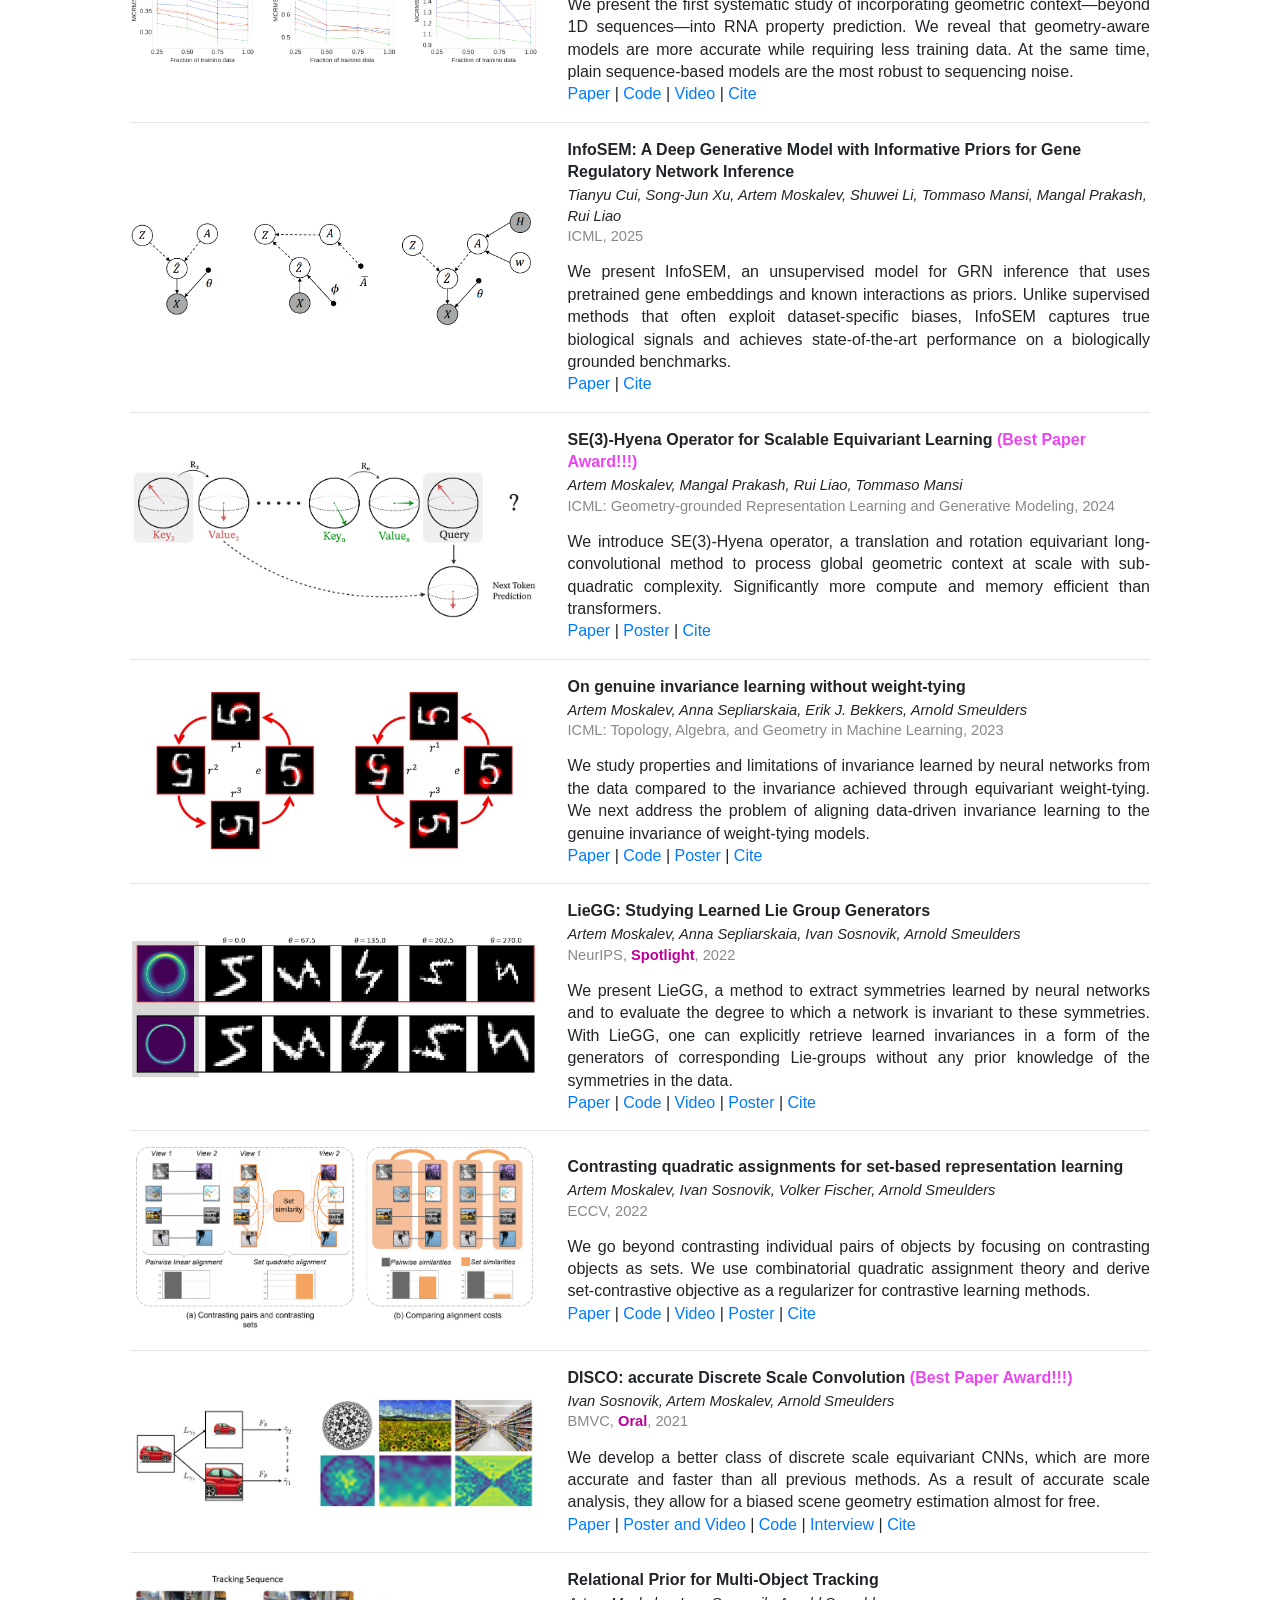
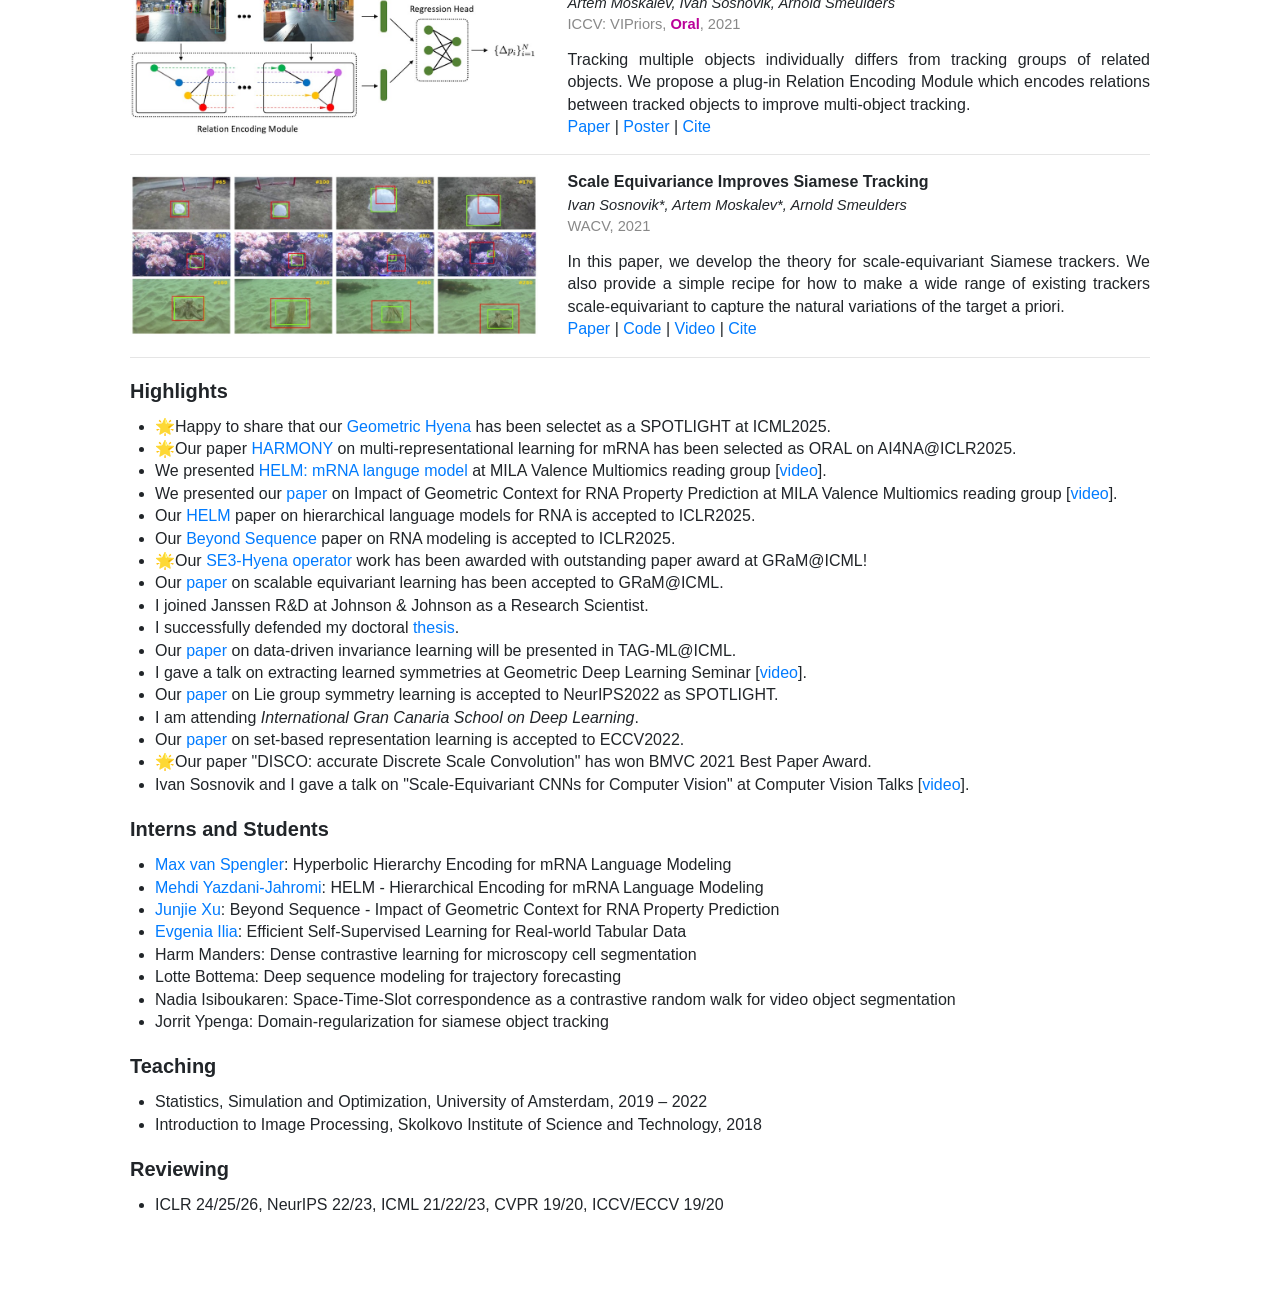
==== commit 76c885ba: "upd" ====
--- a/index.html
+++ b/index.html
@@ -92,10 +92,10 @@
                 <div class="links">
                     <a href="https://arxiv.org/abs/2505.22560">Paper</a> |
                     <a href="src/pdfs/ghn_poster.pdf">Poster</a>  |
-                    <em>Code is in preparation</em> |
+                    <a href="https://github.com/amoskalev/ghyena">Code</a> |
                     <a href="#" onclick="copyBibtex('ghn'); return false;" data-paper-id="ghn">Cite</a>
                 </div>
-            </div>
+            </div> 
         </div>
 
         <hr>
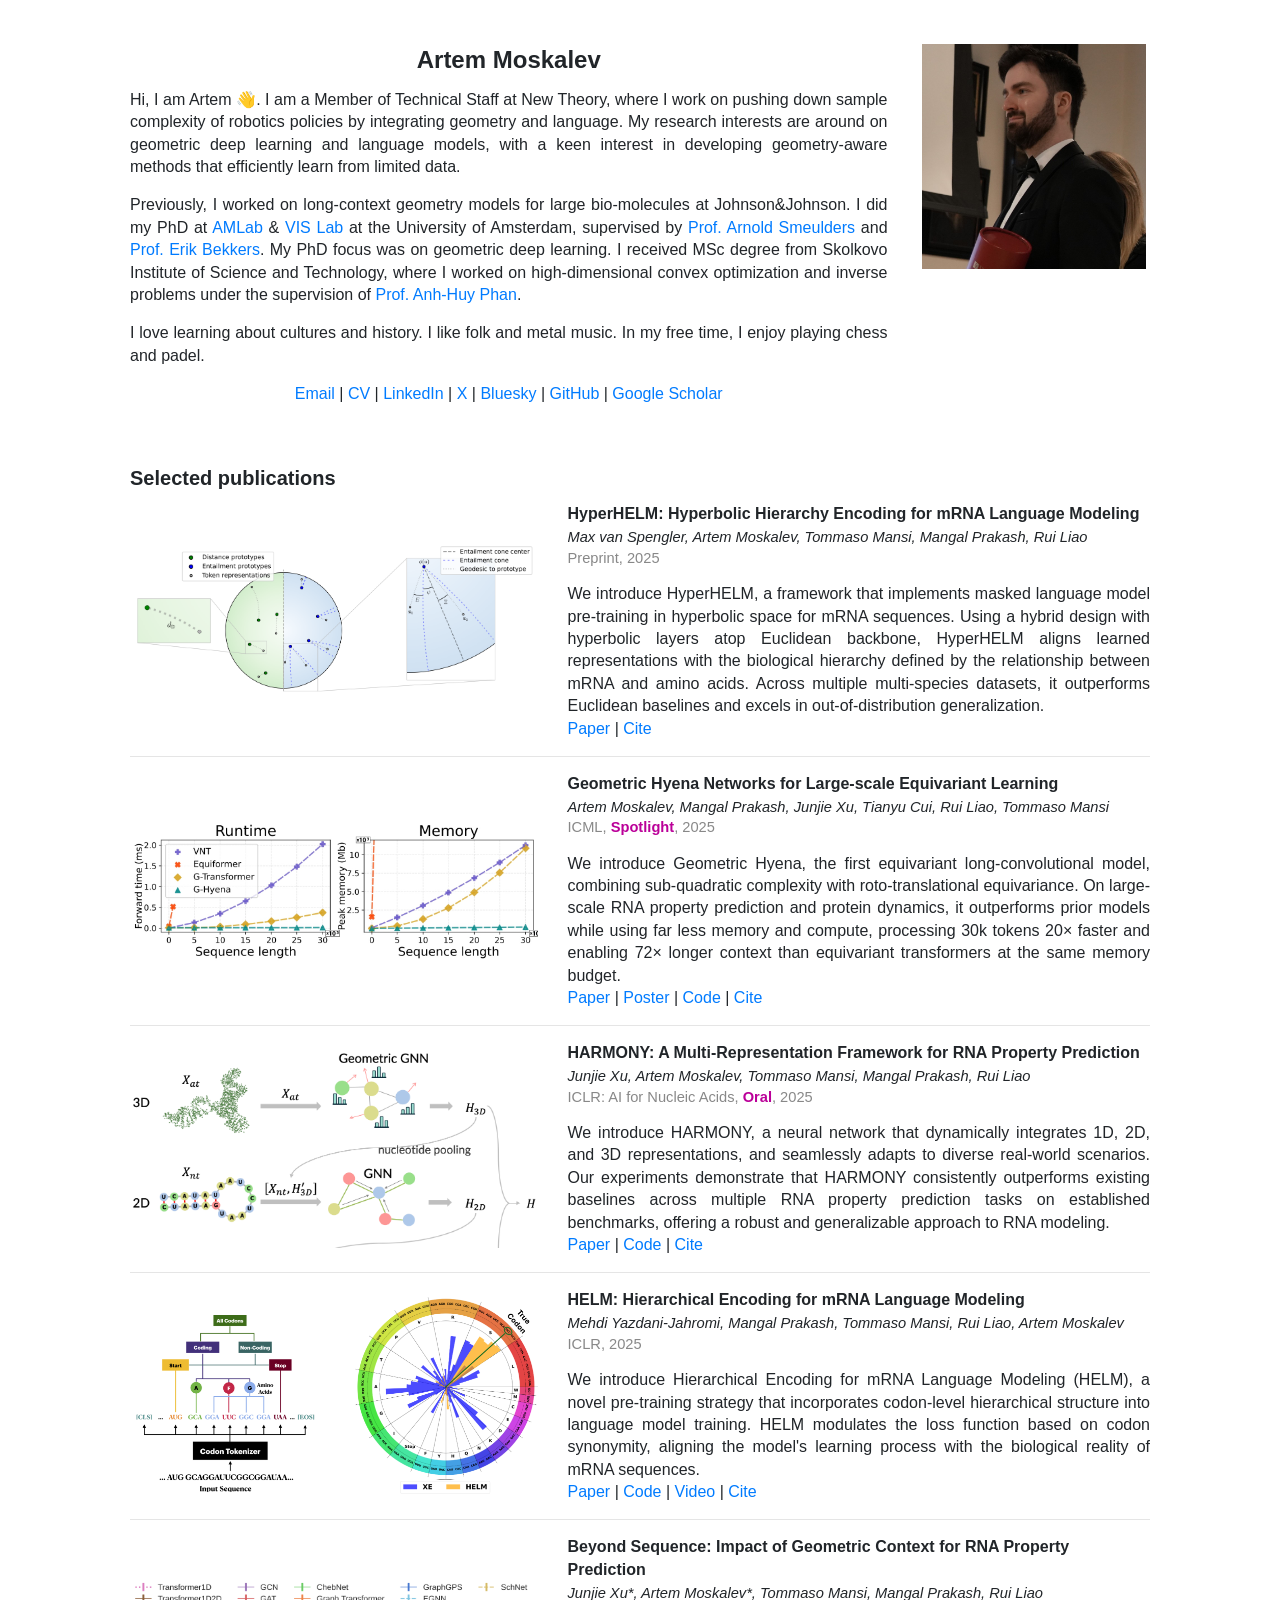
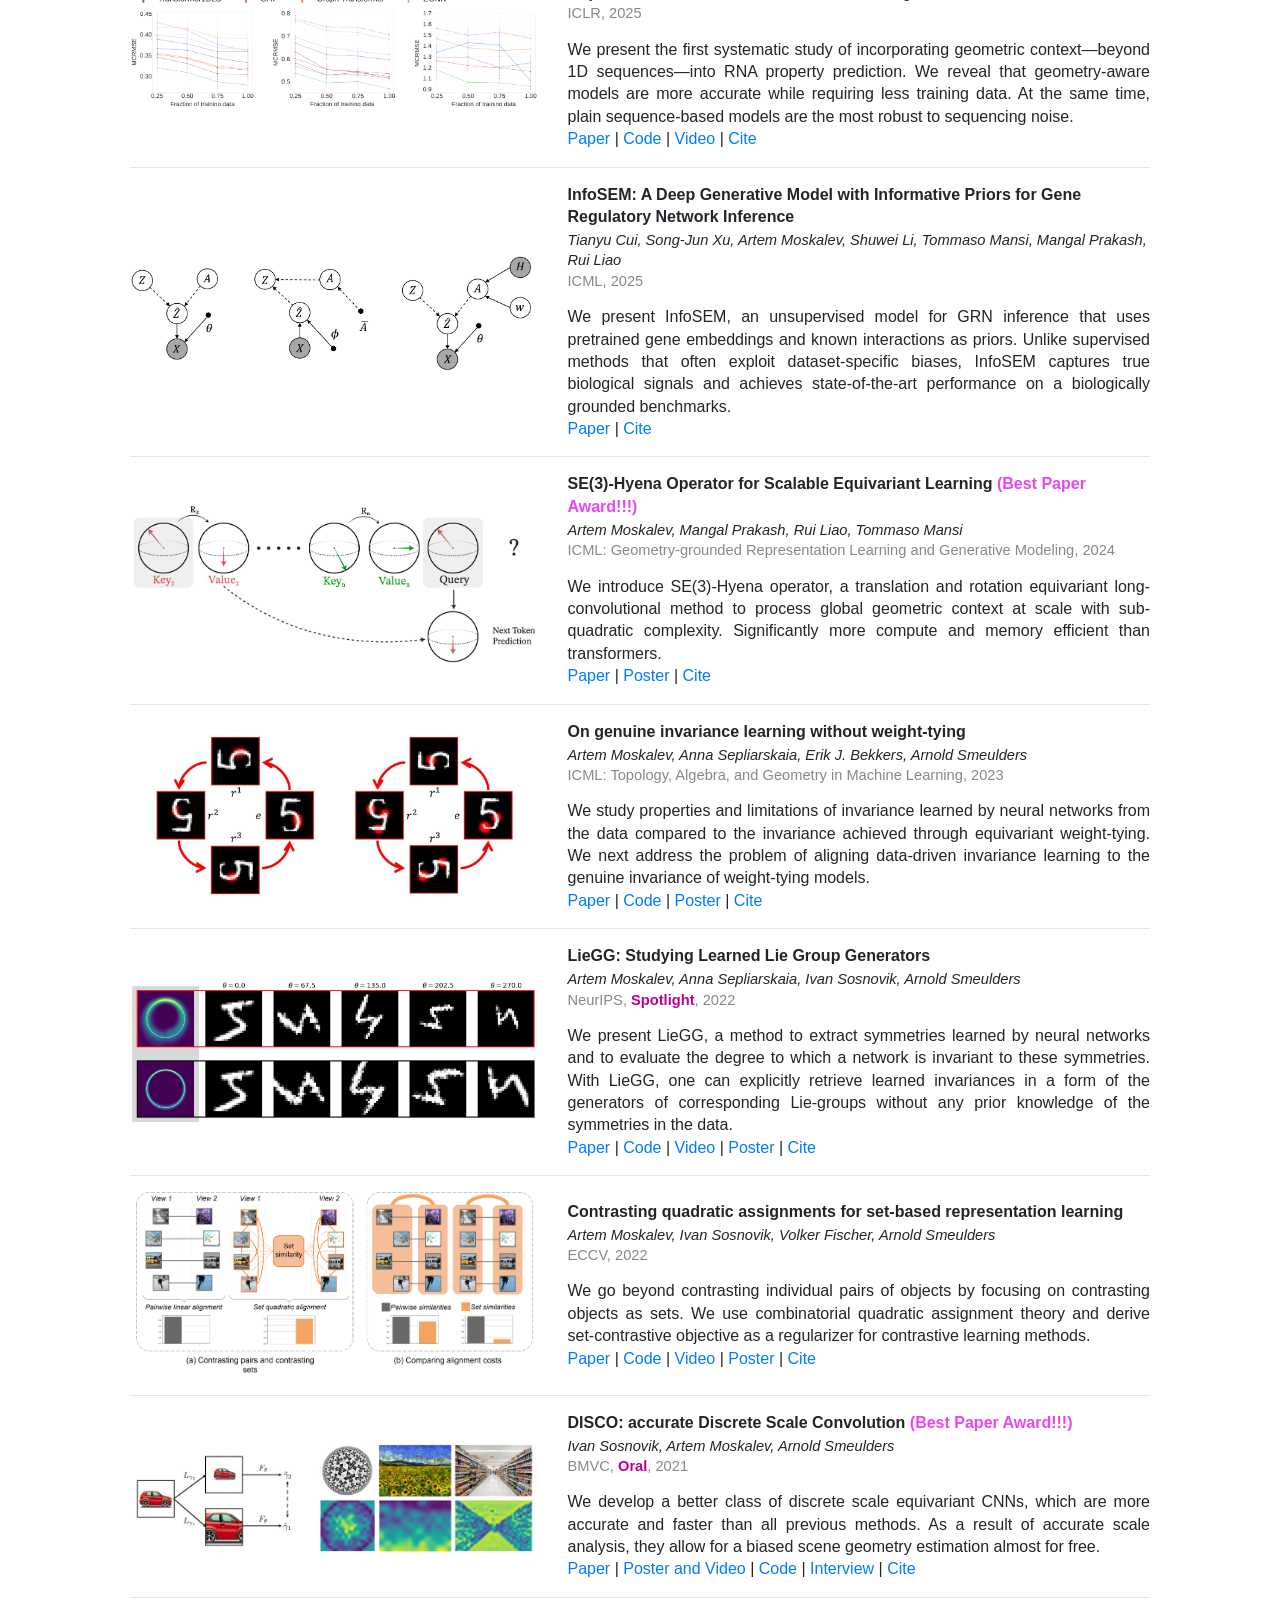
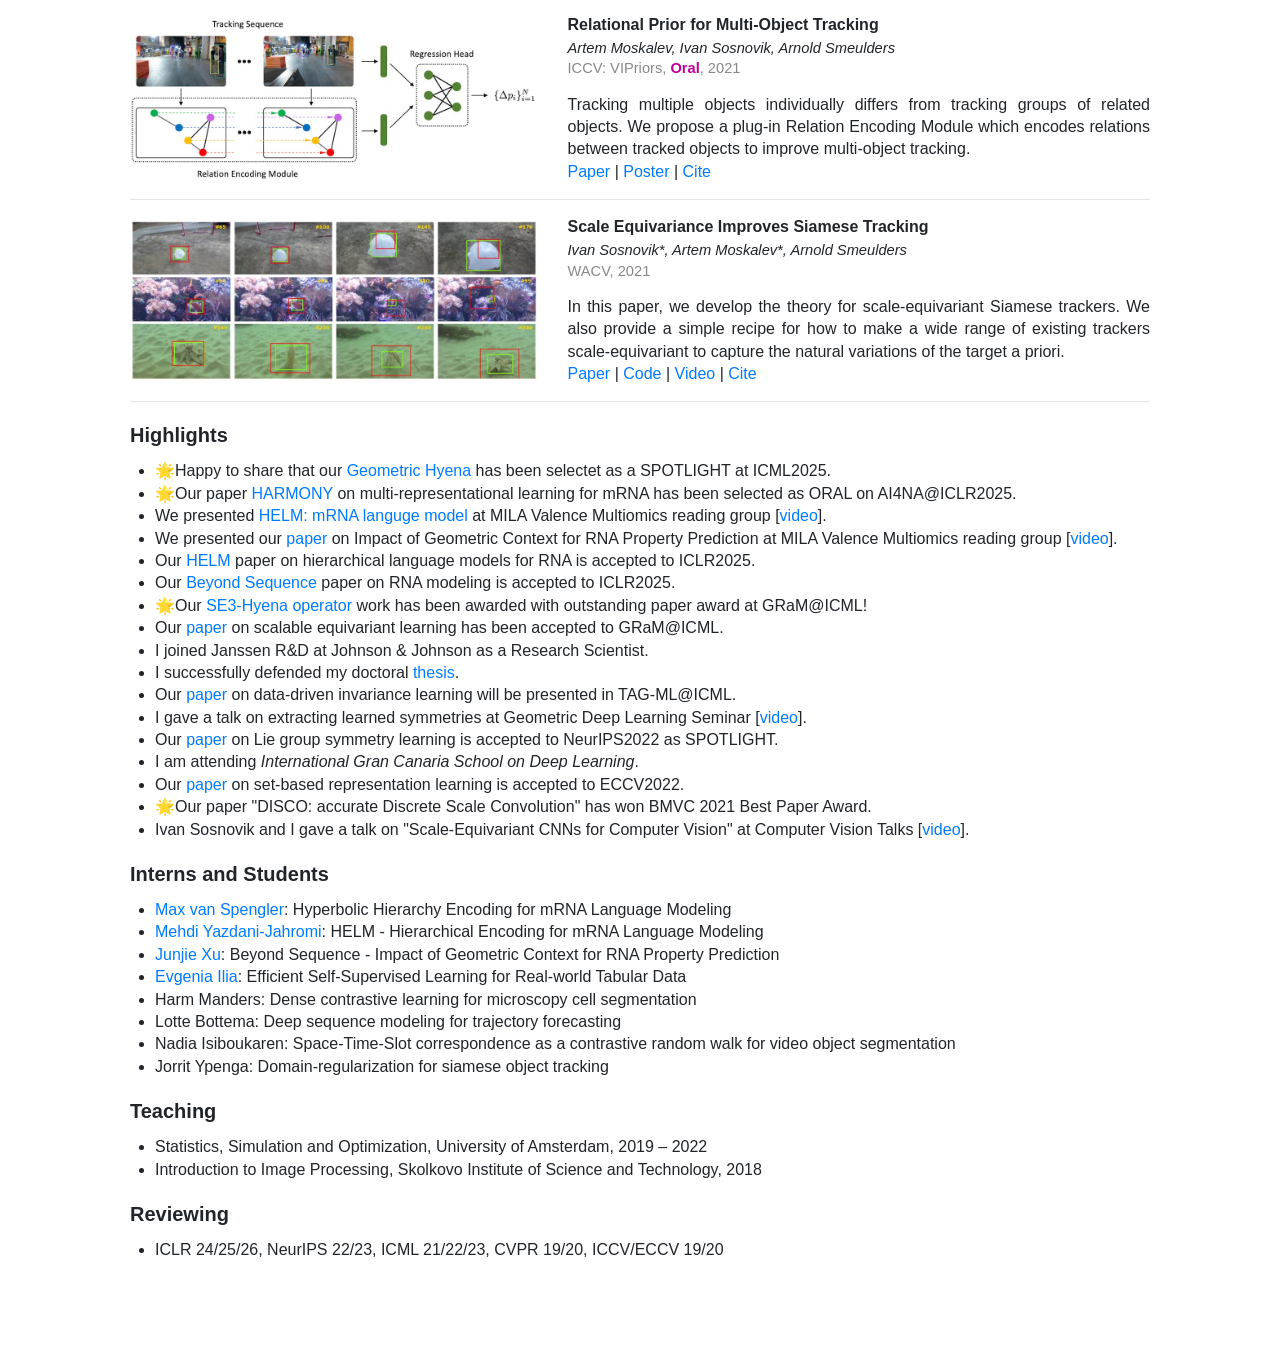
==== commit aa1c4f7f: "upd" ====
--- a/index.html
+++ b/index.html
@@ -21,13 +21,14 @@
             <div class="col-md-9 order-2 order-md-1">
                 <h1 style="text-align:center;">Artem Moskalev</h1>
                 <p>
-                    Hi, I am Artem &#128075;. I am a Research Scientist at Johnson&Johnson, where I work on 
-                    reimagining drug discovery with AI. My research focuses on geometric deep learning and language models, 
-                    with a keen interest in developing geometry-aware methods that efficiently learn from unlabeled data. 
+                    Hi, I am Artem &#128075;. I am a Member of Technical Staff at New Theory, where I work on pushing down 
+                    sample complexity of robotics policies by integrating geometry and language. My research interests are around on geometric deep learning and language models, 
+                    with a keen interest in developing geometry-aware methods that efficiently learn from limited data. 
                 </p>
                 
                 <p>
-                    Previously, I did my PhD at <a href="http://amlab.science.uva.nl/">AMLab</a> & <a href="https://ivi.fnwi.uva.nl/vislab/">VIS Lab</a> at 
+                    Previously, I worked on long-context geometry models for large bio-molecules at Johnson&Johnson. I
+                    did my PhD at <a href="http://amlab.science.uva.nl/">AMLab</a> & <a href="https://ivi.fnwi.uva.nl/vislab/">VIS Lab</a> at 
                     the University of Amsterdam, supervised by <a href="https://staff.fnwi.uva.nl/a.w.m.smeulders/">Prof. Arnold Smeulders</a> and <a href="https://ebekkers.github.io/">Prof. Erik Bekkers</a>. 
                     My PhD focus was on geometric deep learning. I received MSc degree from Skolkovo Institute of Science and Technology, where I worked on high-dimensional convex optimization and inverse problems
                     under the supervision of <a href="https://scholar.google.co.jp/citations?user=pJb7n9EAAAAJ&hl=en&oi=ao">Prof. Anh-Huy Phan</a>.
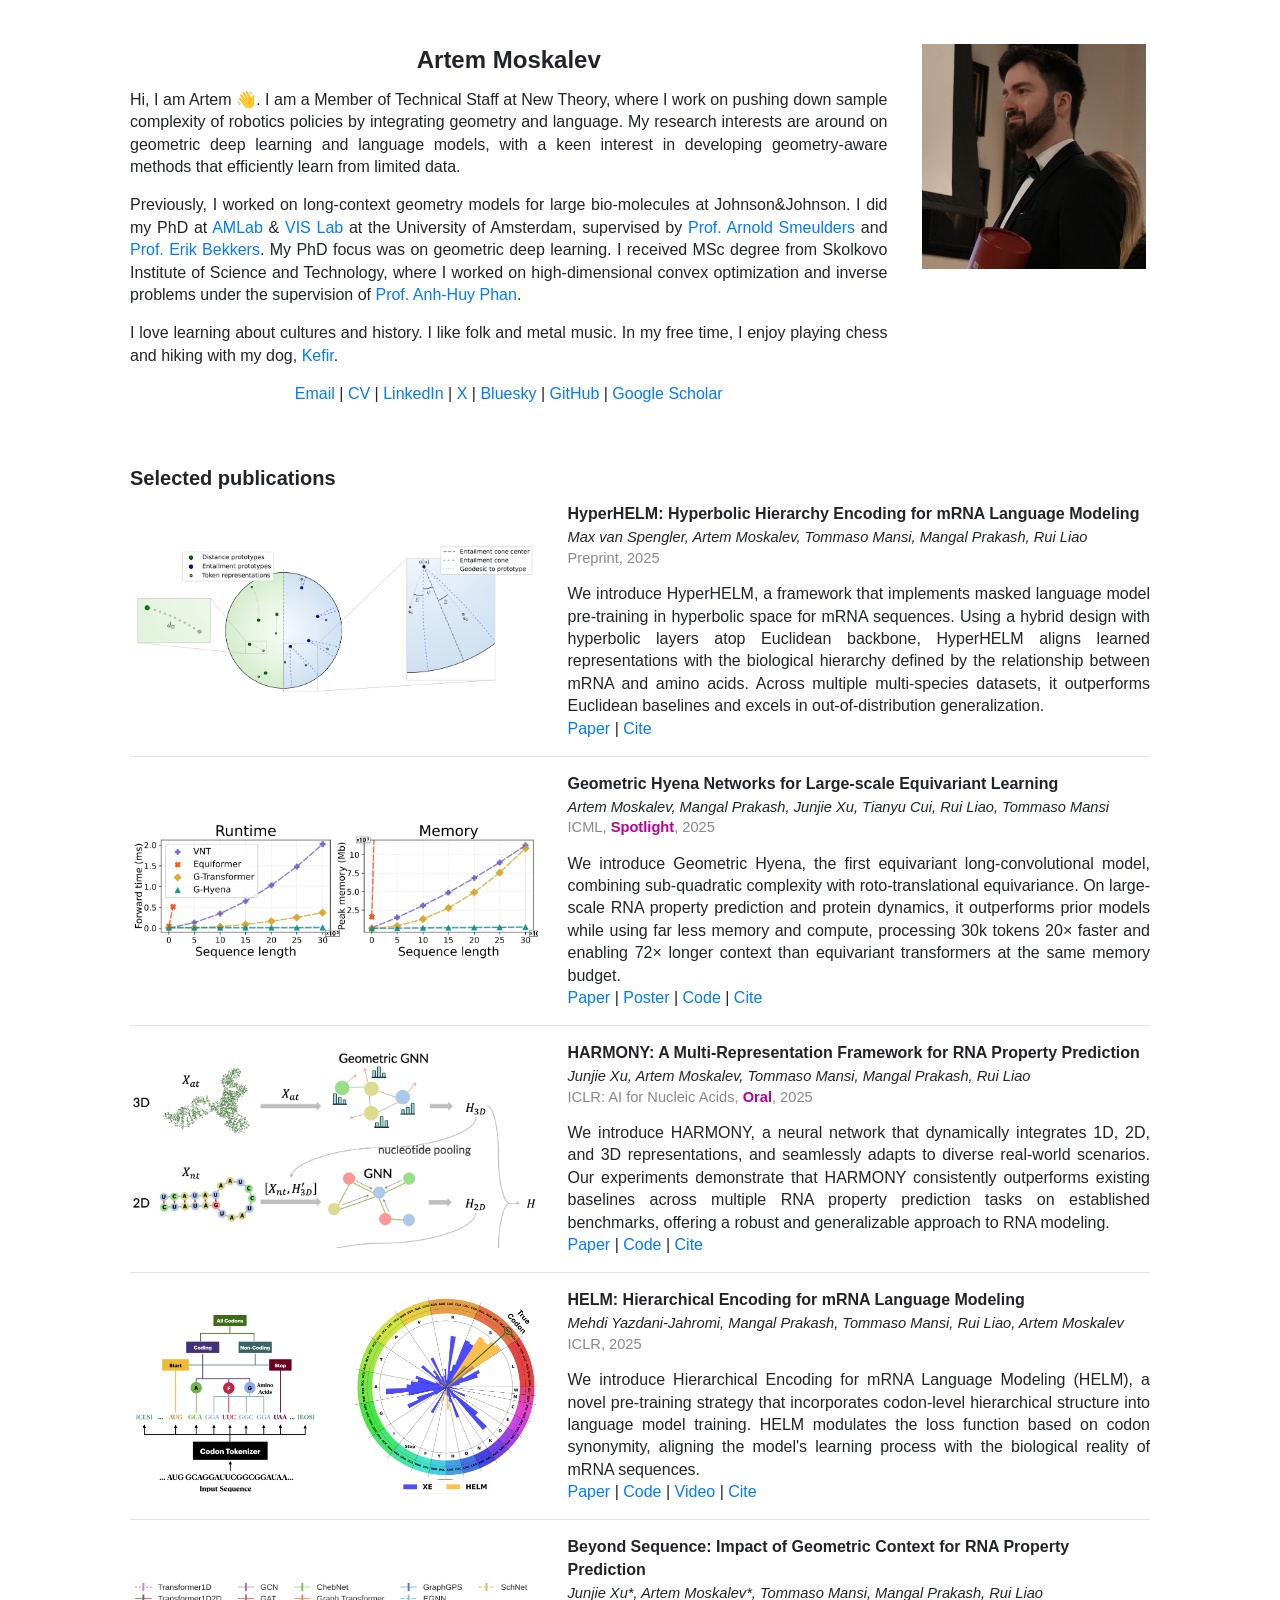
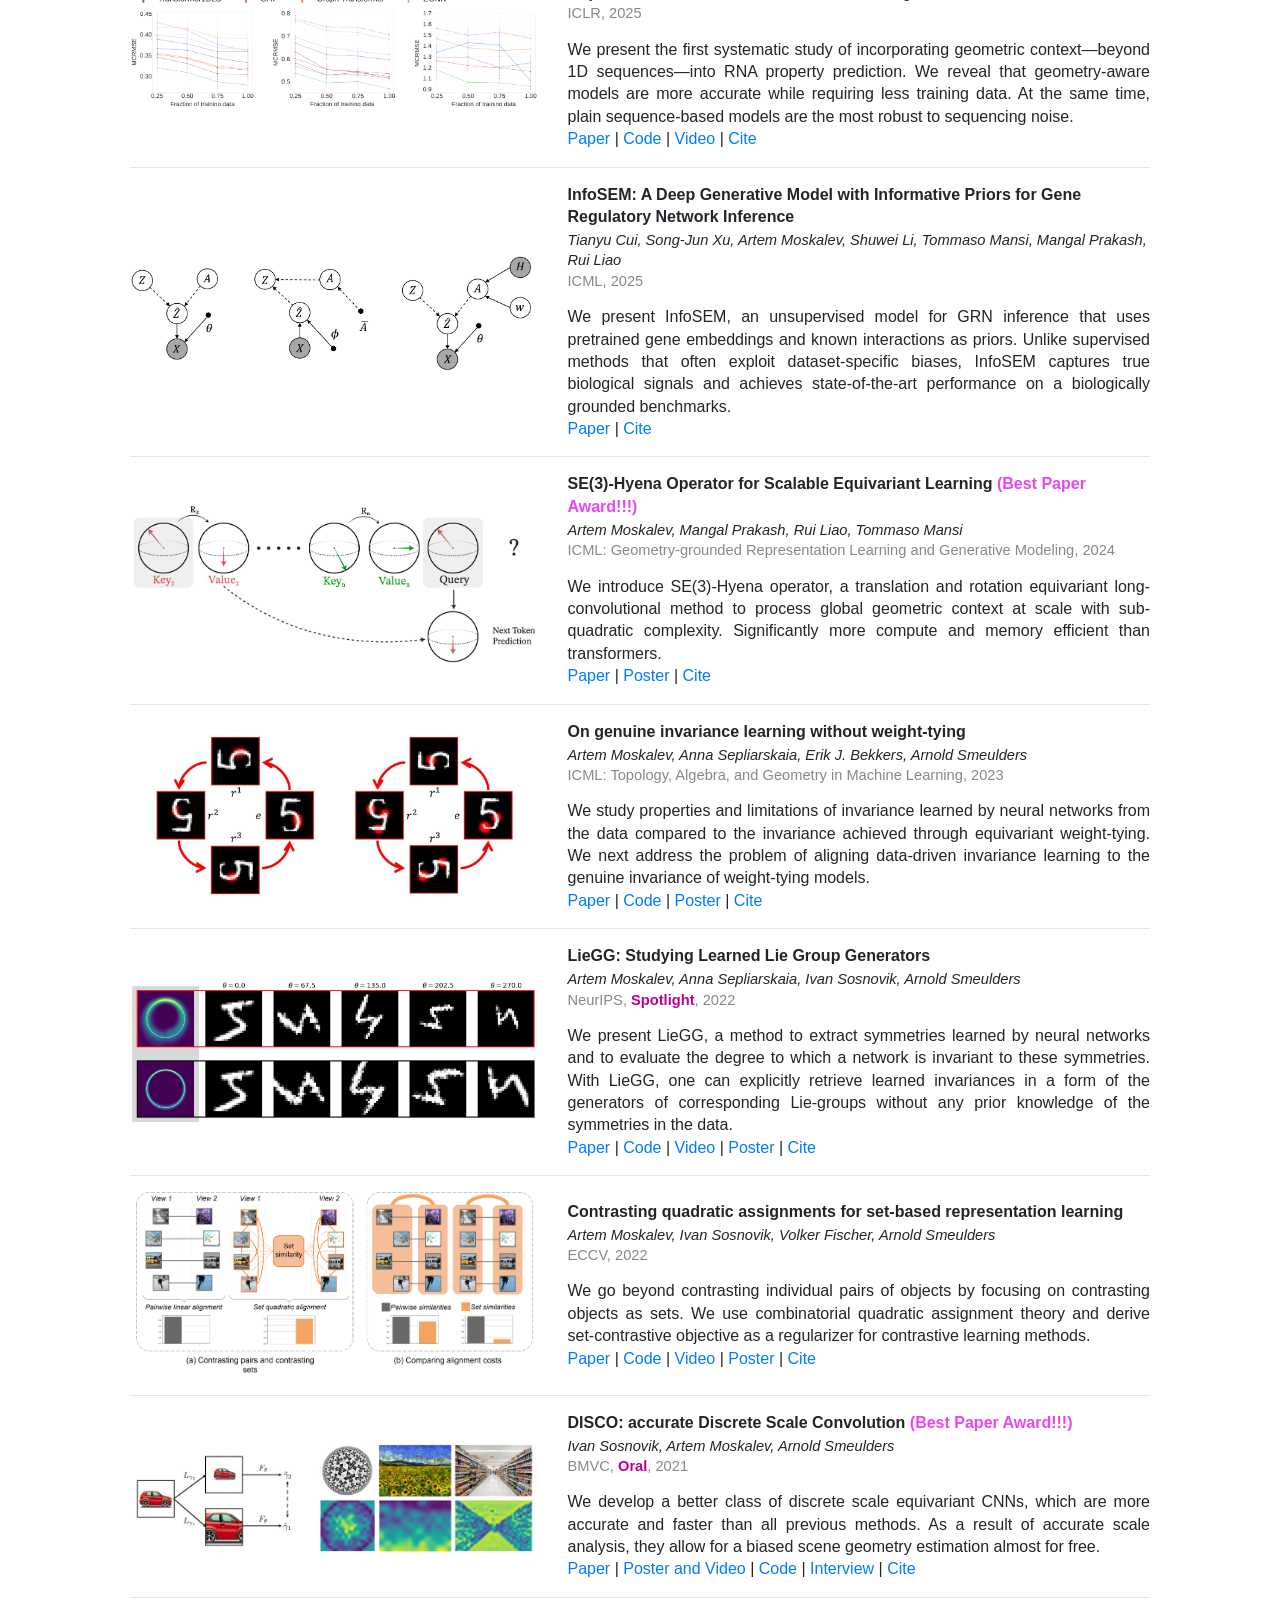
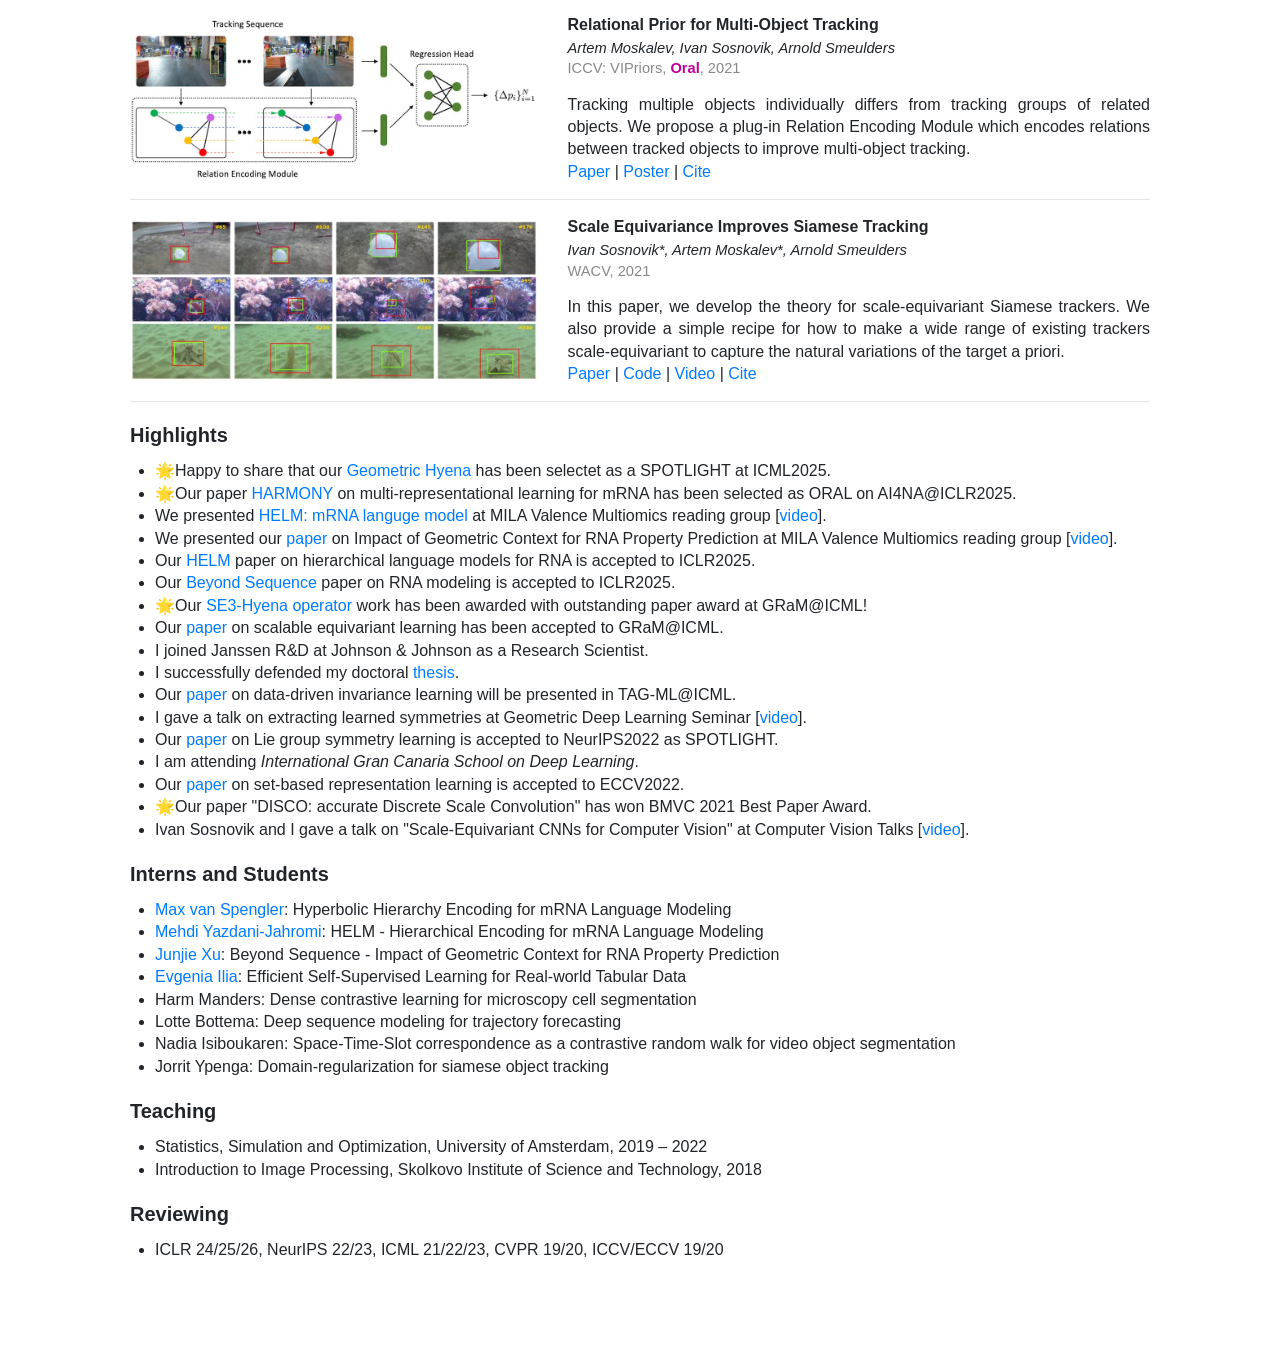
==== commit 373caaee: "upd" ====
--- a/index.html
+++ b/index.html
@@ -35,7 +35,7 @@
                 </p>
 
                 <p>
-                    I love learning about cultures and history. I like folk and metal music. In my free time, I enjoy playing chess and padel.
+                    I love learning about cultures and history. I like folk and metal music. In my free time, I enjoy playing chess and hiking with my dog, <a href="src/images/kefir.jpeg">Kefir</a>.
                 </p>
 
                 <p style="text-align:center">
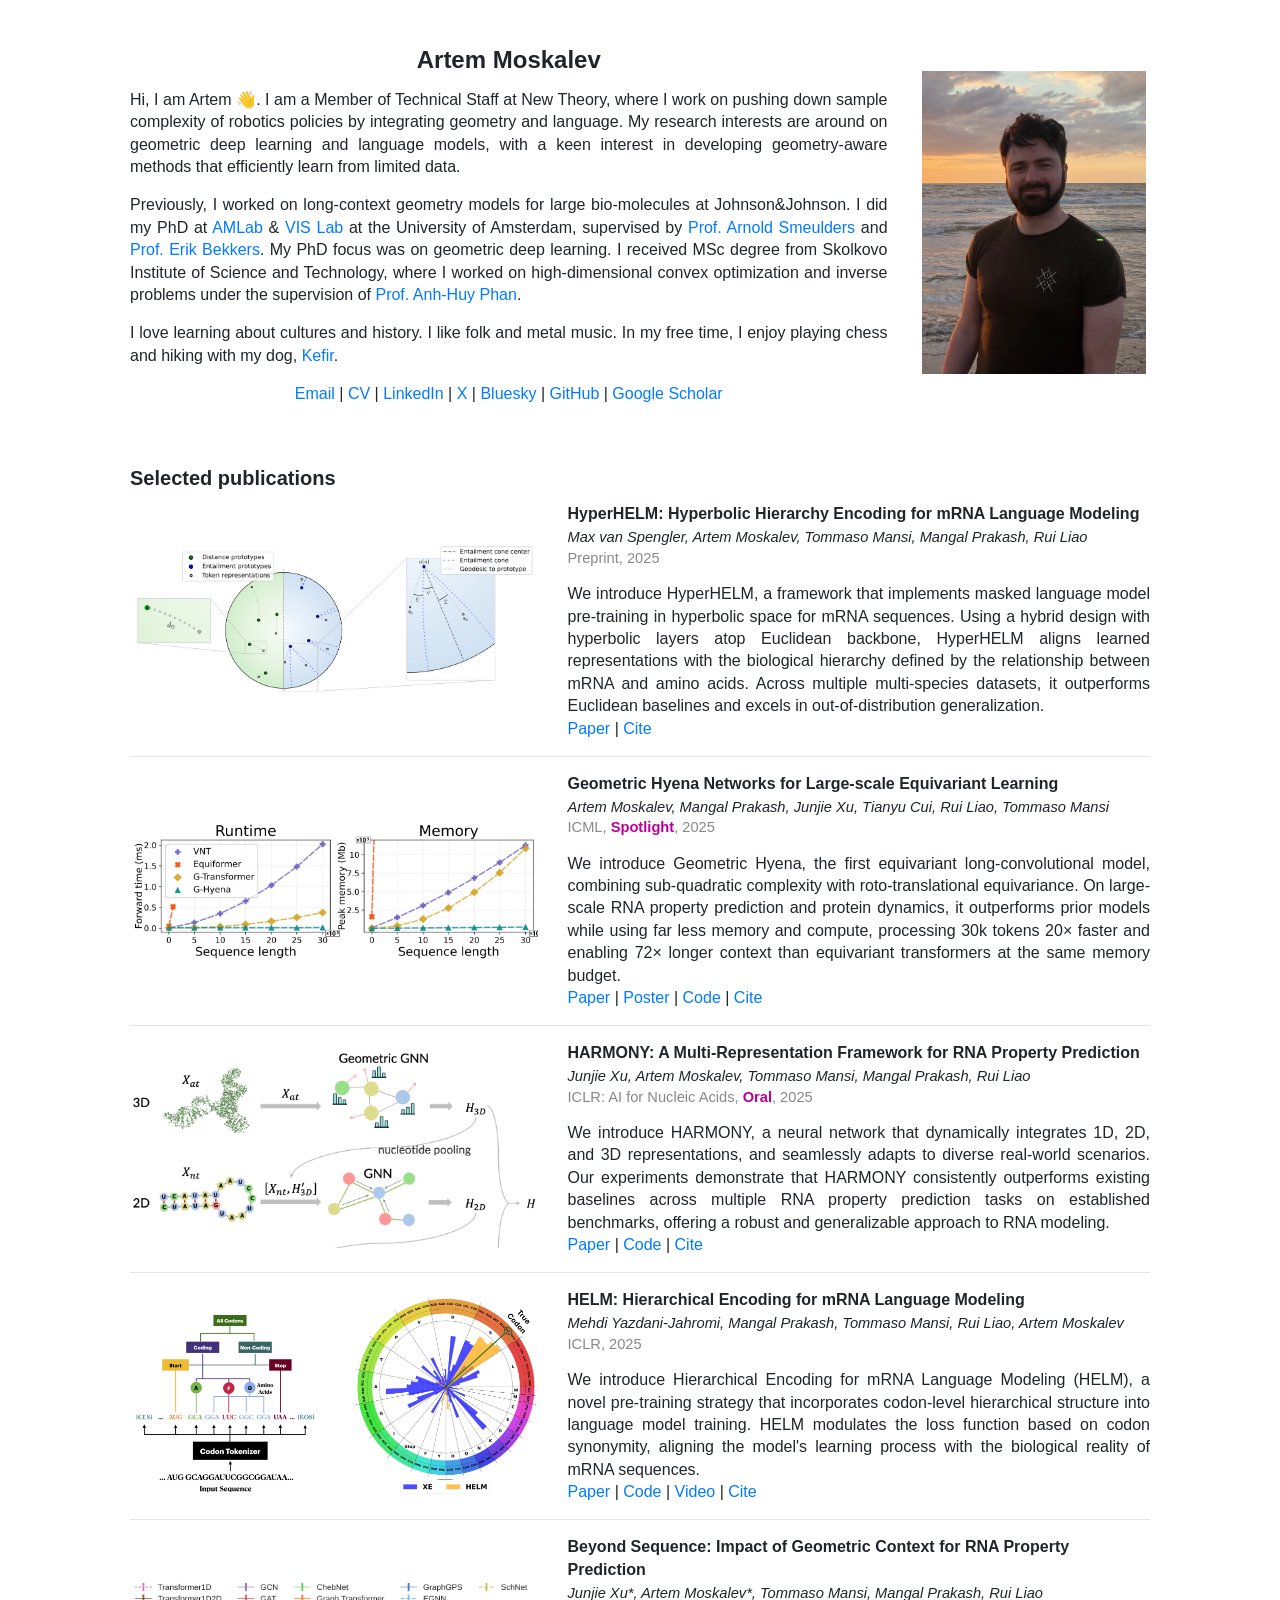
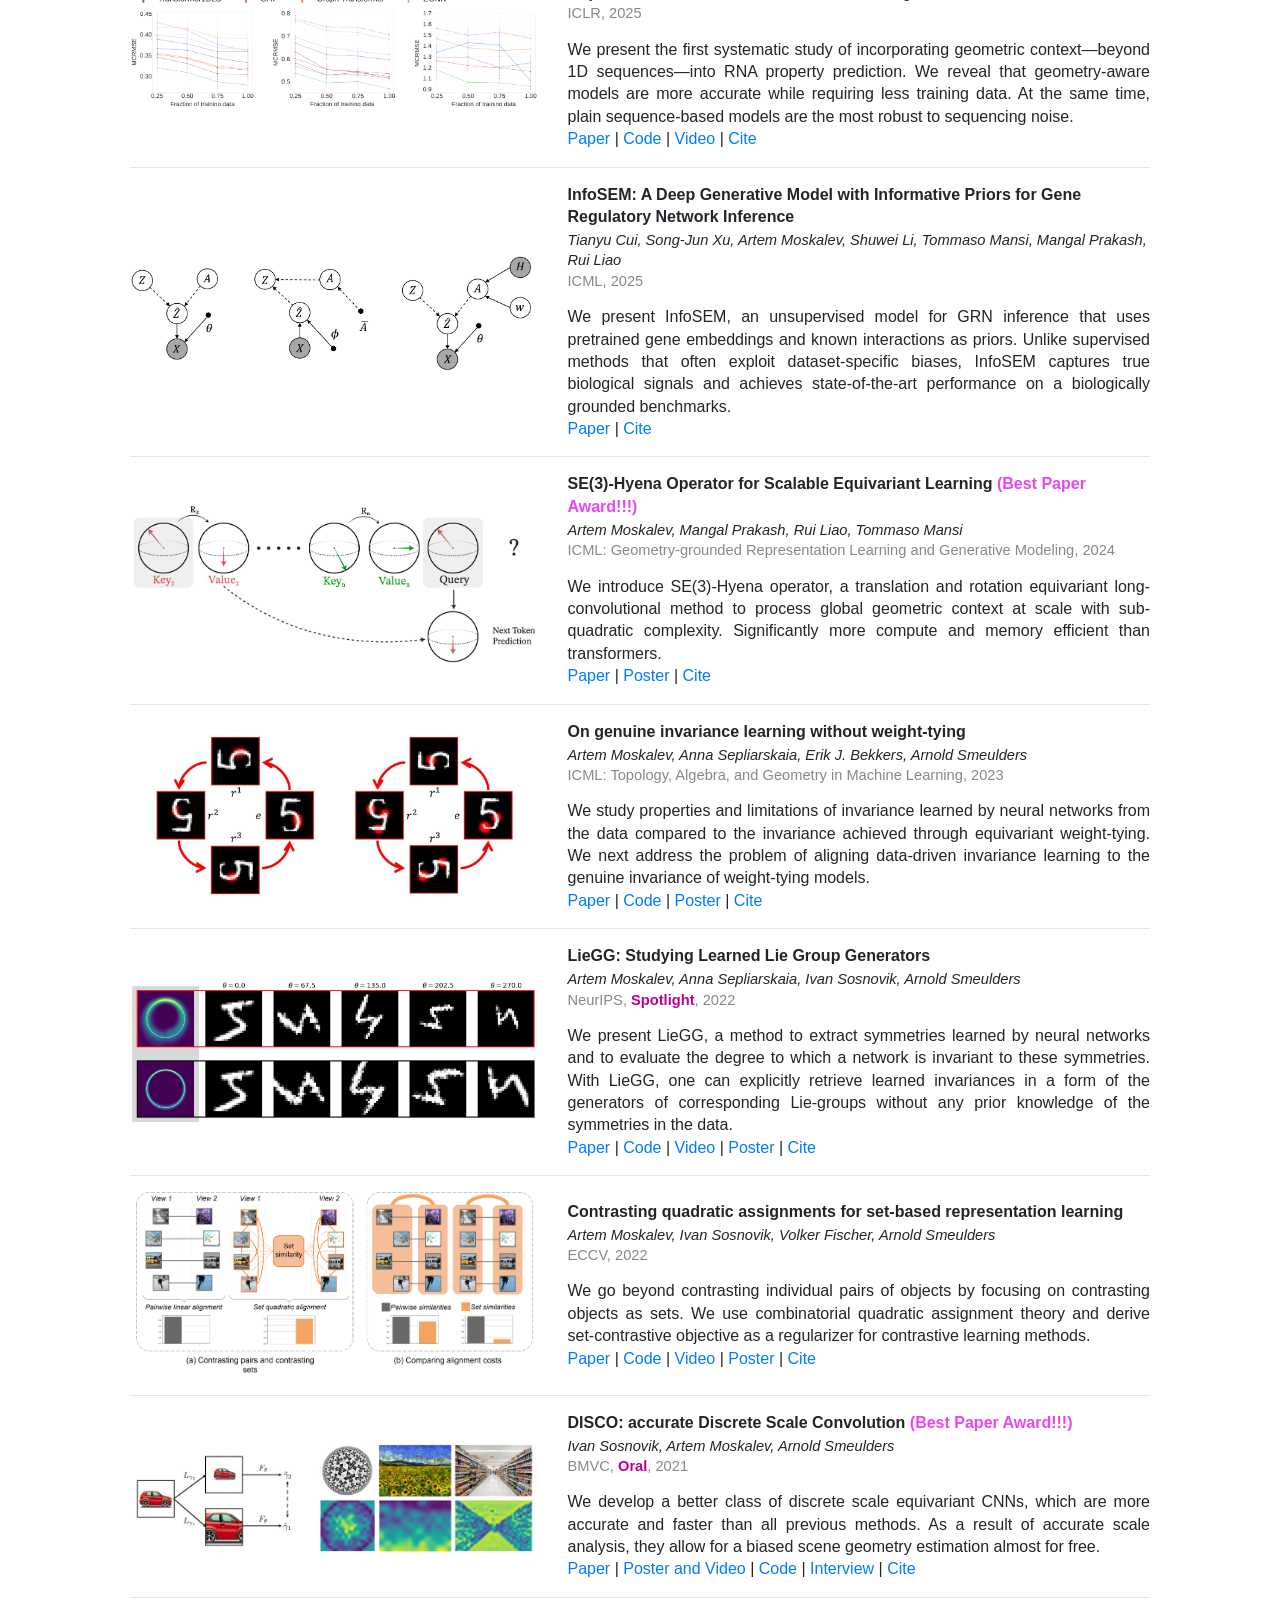
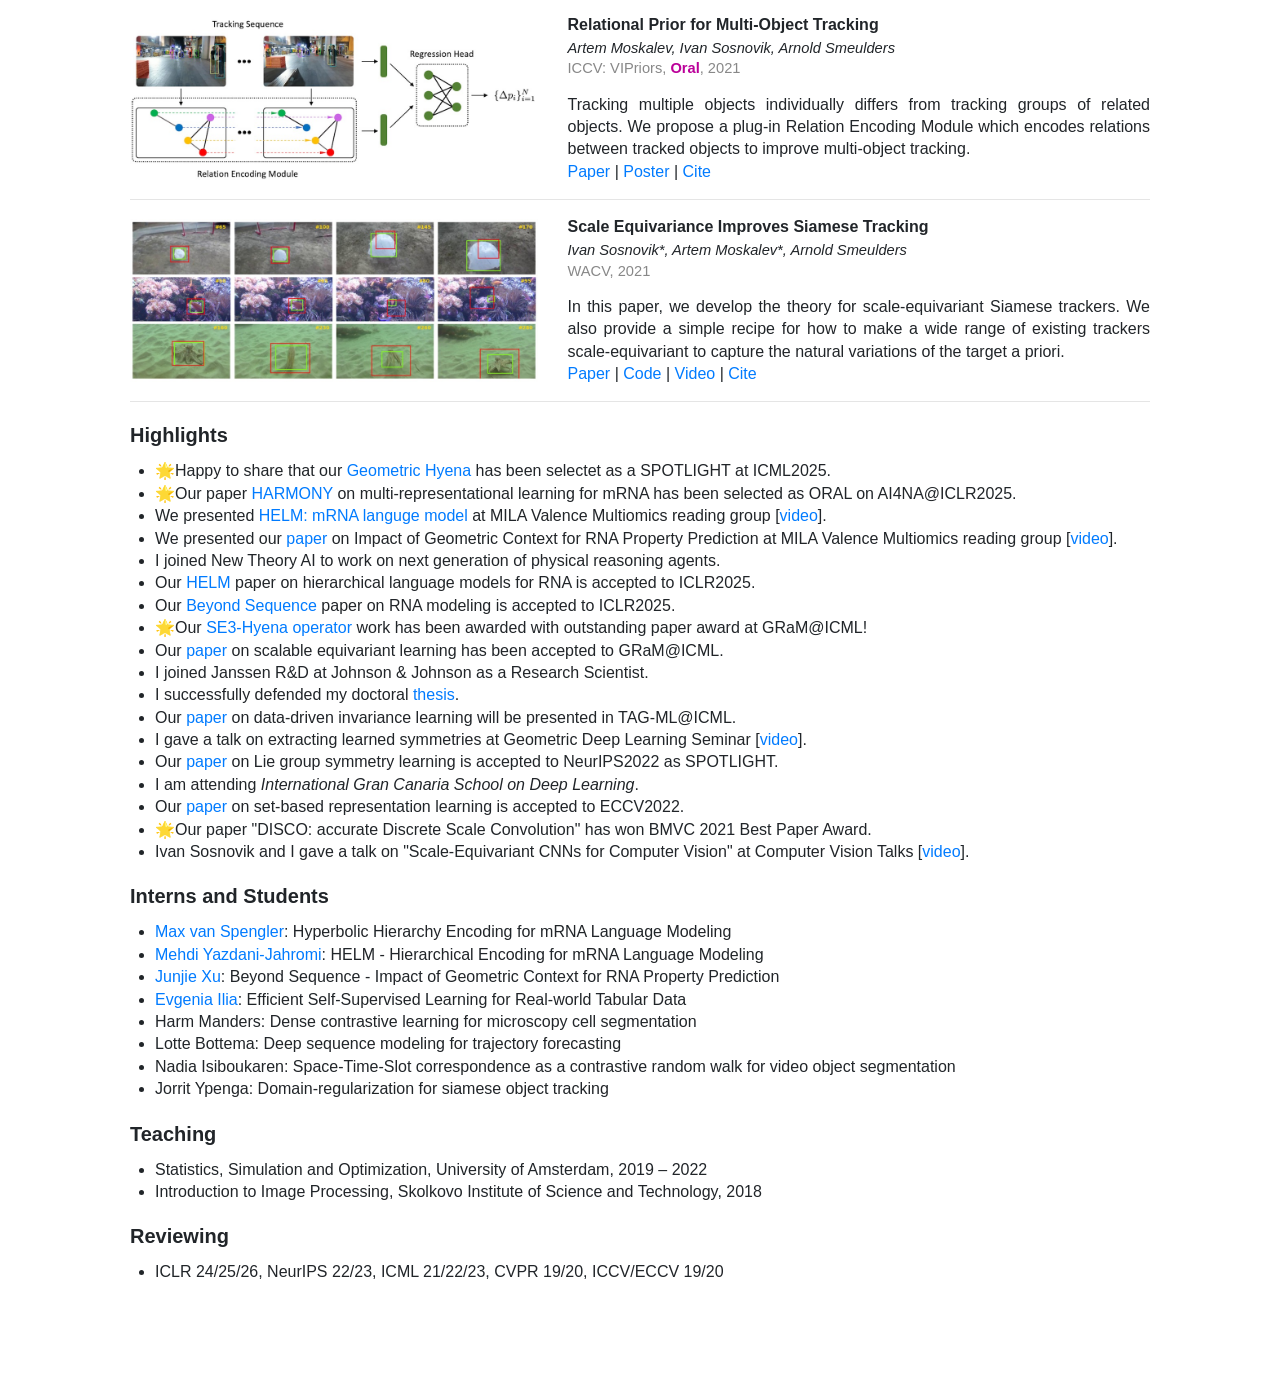
==== commit e58732ca: "upd" ====
--- a/index.html
+++ b/index.html
@@ -439,6 +439,7 @@
                 <li>&#127775;Our paper <a href="https://openreview.net/forum?id=U3Ejoy1BG2">HARMONY</a> on multi-representational learning for mRNA has been selected as ORAL on AI4NA@ICLR2025. </li>
                 <li>We presented <a href="https://arxiv.org/abs/2410.12459">HELM: mRNA languge model</a> at MILA Valence Multiomics reading group [<a href="https://www.youtube.com/watch?v=c870aQ5zfsM">video</a>]. </li>
                 <li>We presented our <a href="https://arxiv.org/abs/2410.11933">paper</a> on Impact of Geometric Context for RNA Property Prediction at MILA Valence Multiomics reading group [<a href="https://www.youtube.com/watch?v=oHWT8OeAbJ8&feature=youtu.be">video</a>]. </li>
+                <li>I joined New Theory AI to work on next generation of physical reasoning agents. </li>
                 <li>Our <a href="https://arxiv.org/abs/2410.12459">HELM</a> paper on hierarchical language models for RNA is accepted to ICLR2025. </li>
                 <li>Our <a href="https://arxiv.org/abs/2410.11933">Beyond Sequence</a> paper on RNA modeling is accepted to ICLR2025. </li>
                 <li>&#127775;Our <a href="https://arxiv.org/abs/2407.01049">SE3-Hyena operator</a> work has been awarded with outstanding paper award at GRaM@ICML! </li>
--- a/style.css
+++ b/style.css
@@ -42,6 +42,12 @@
     text-align: center;
 }
 
+@media (min-width: 768px) {
+    .bio .avatar {
+        padding-top: 1.7rem;
+    }
+}
+
 
 
 /* PUBS */
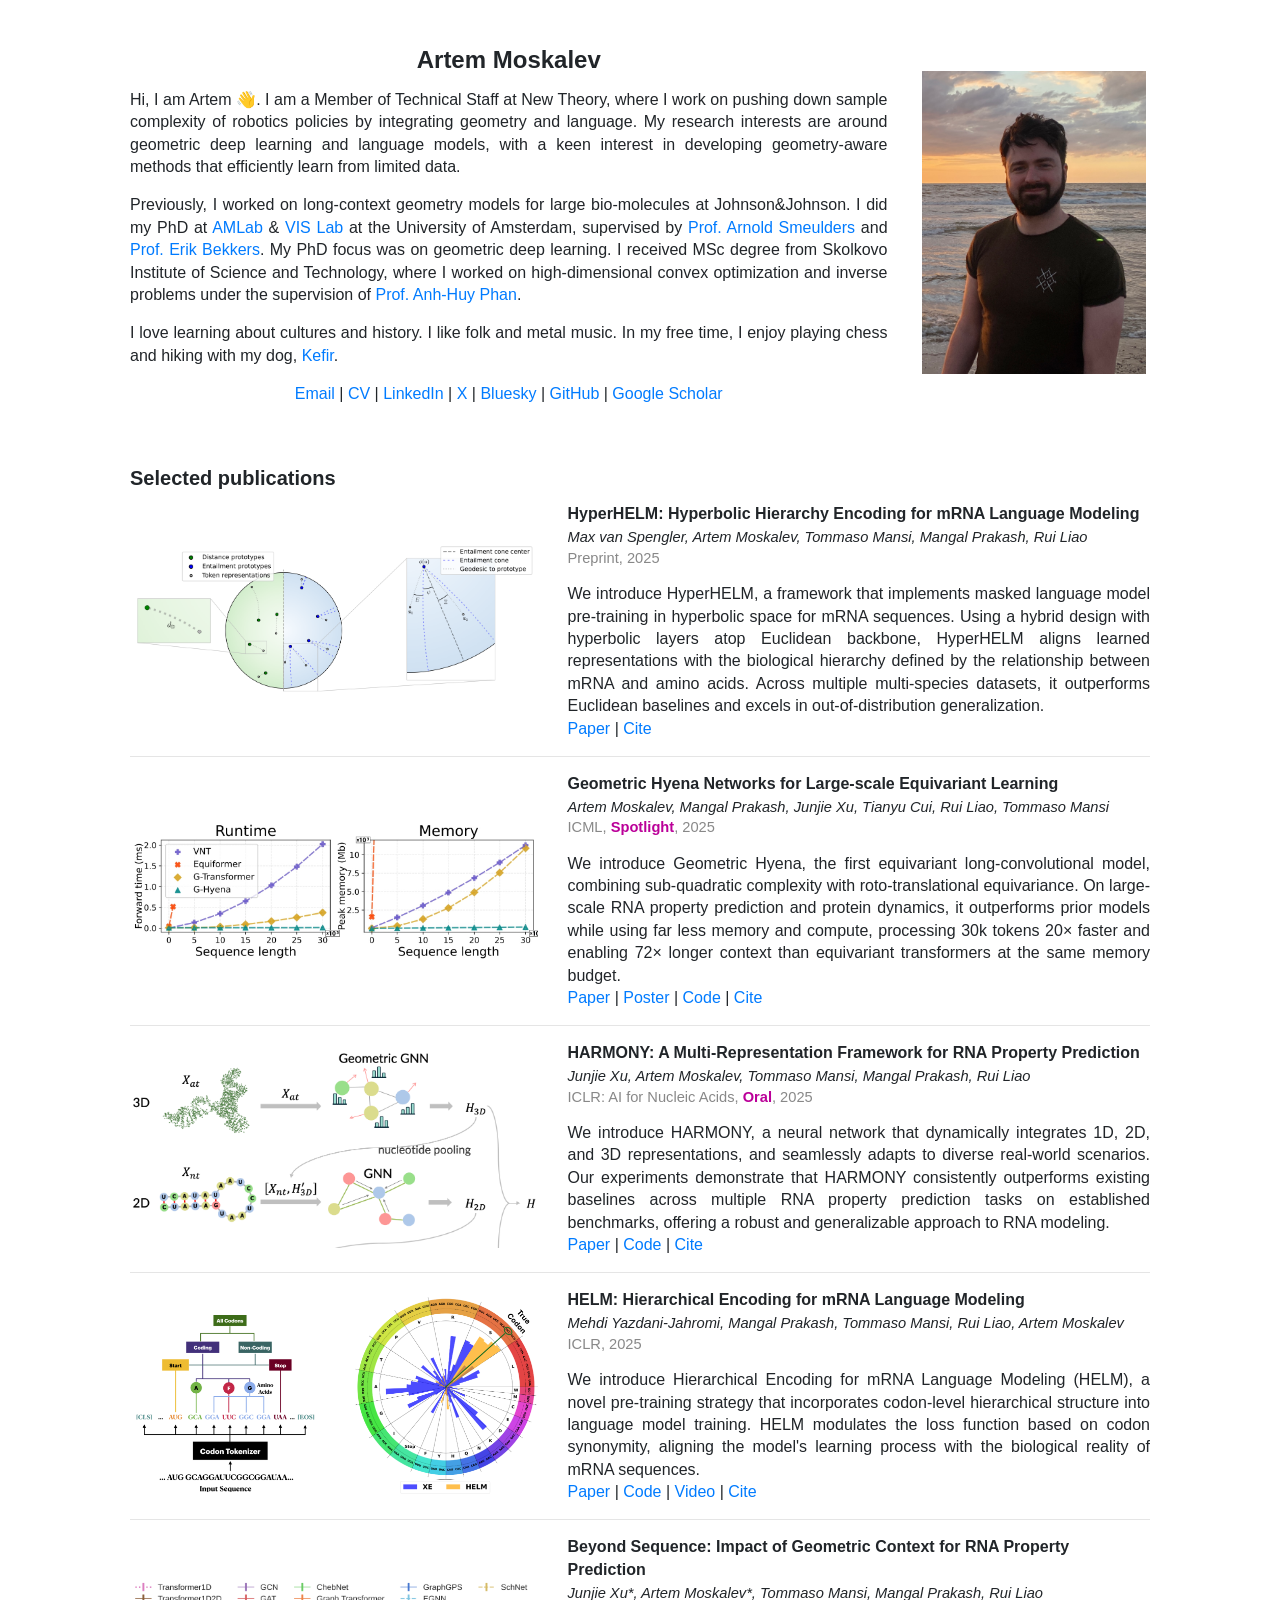
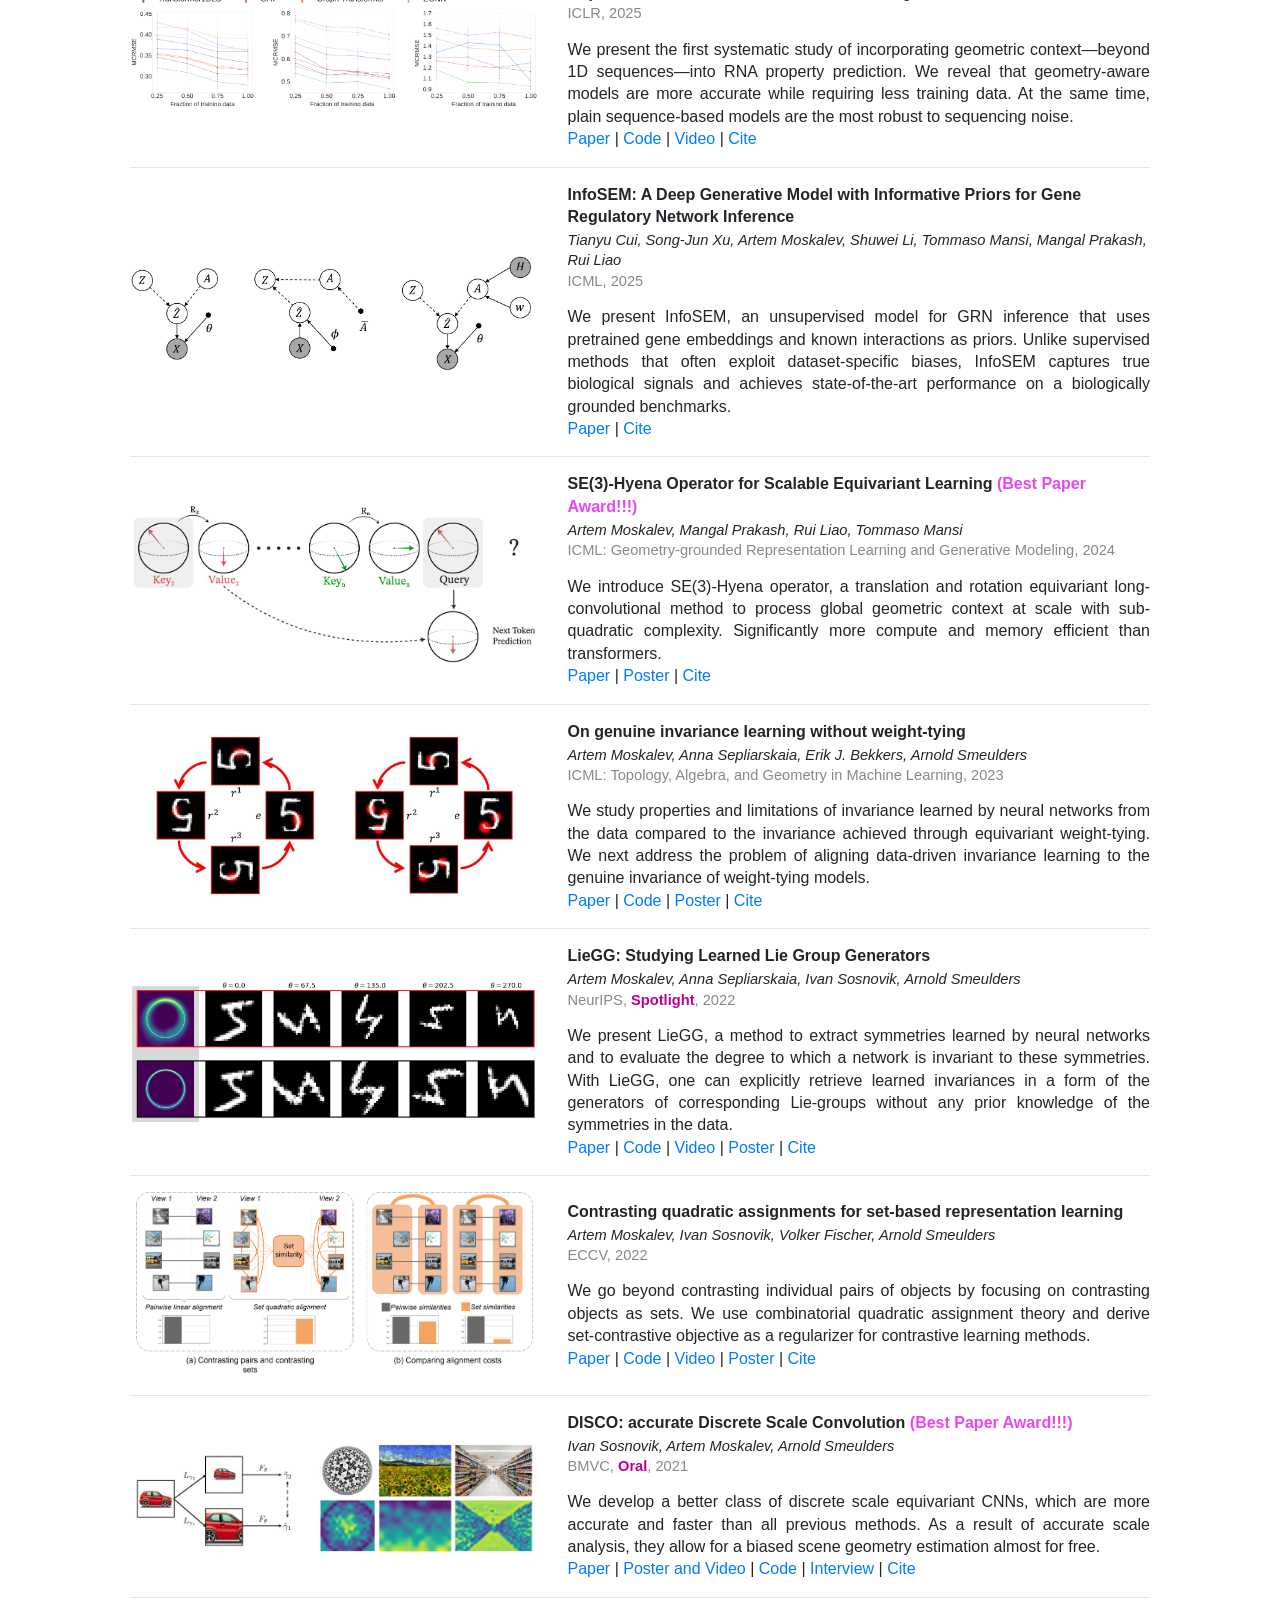
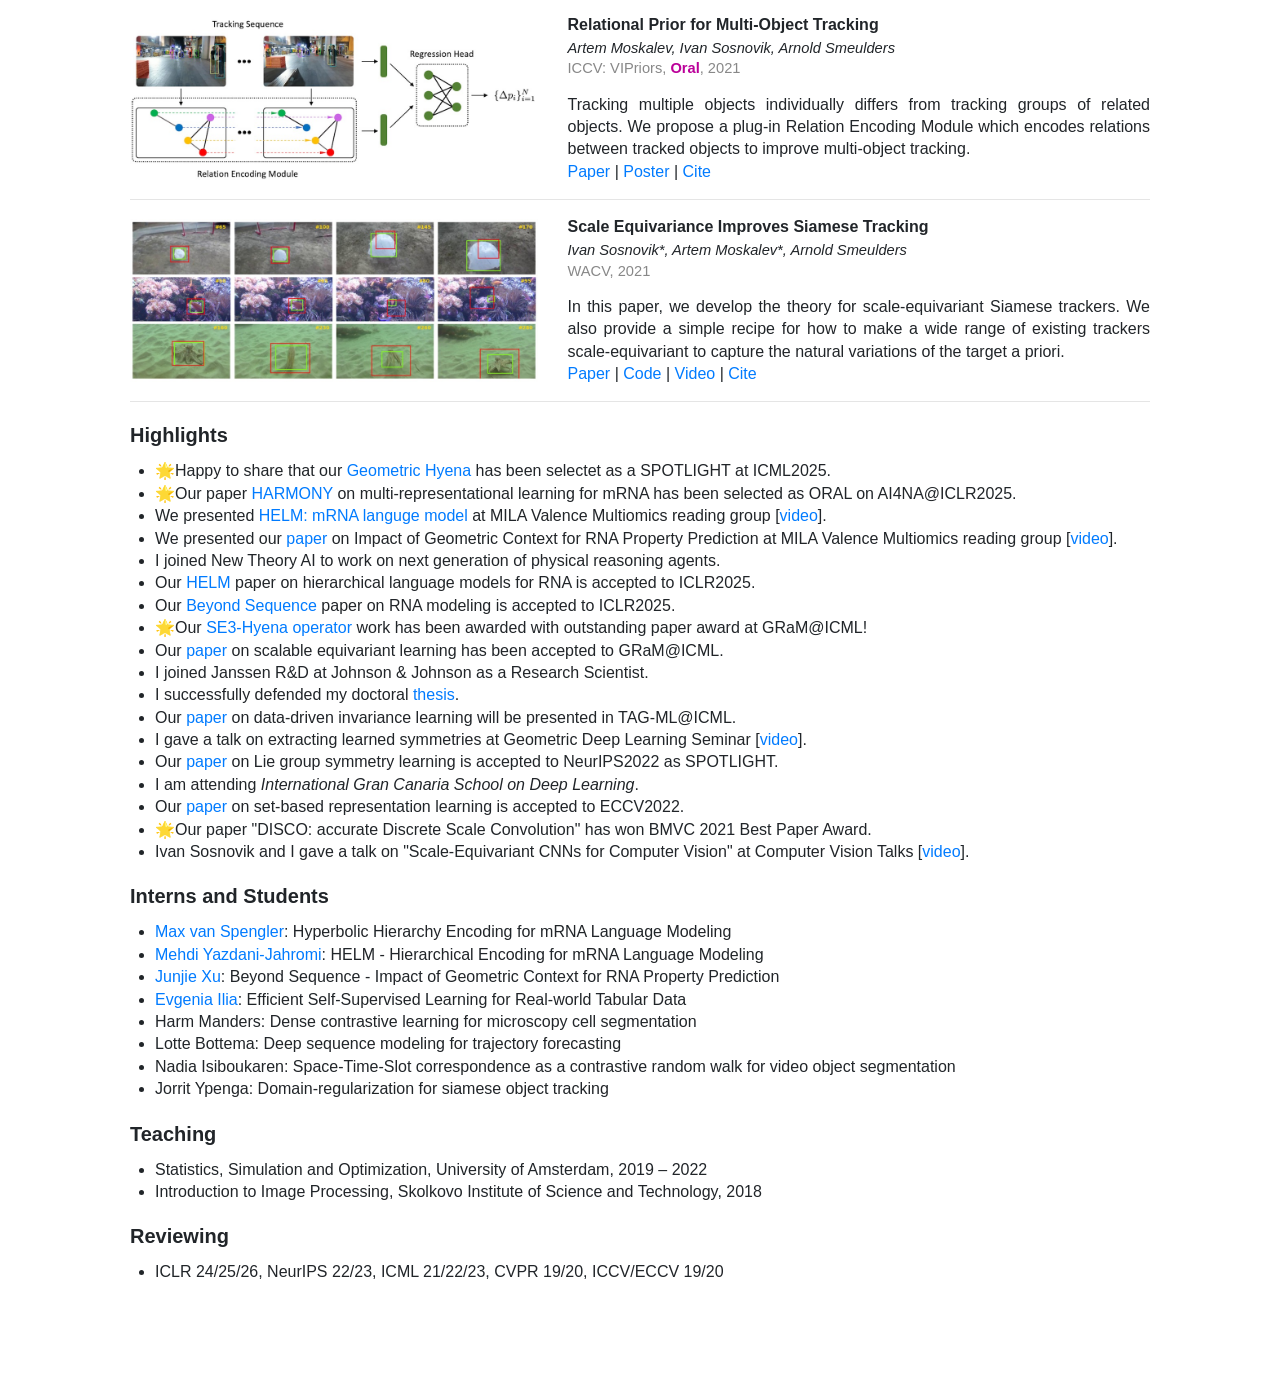
==== commit 8bd1a066: "upd" ====
--- a/index.html
+++ b/index.html
@@ -22,7 +22,7 @@
                 <h1 style="text-align:center;">Artem Moskalev</h1>
                 <p>
                     Hi, I am Artem &#128075;. I am a Member of Technical Staff at New Theory, where I work on pushing down 
-                    sample complexity of robotics policies by integrating geometry and language. My research interests are around on geometric deep learning and language models, 
+                    sample complexity of robotics policies by integrating geometry and language. My research interests are around geometric deep learning and language models, 
                     with a keen interest in developing geometry-aware methods that efficiently learn from limited data. 
                 </p>
                 
